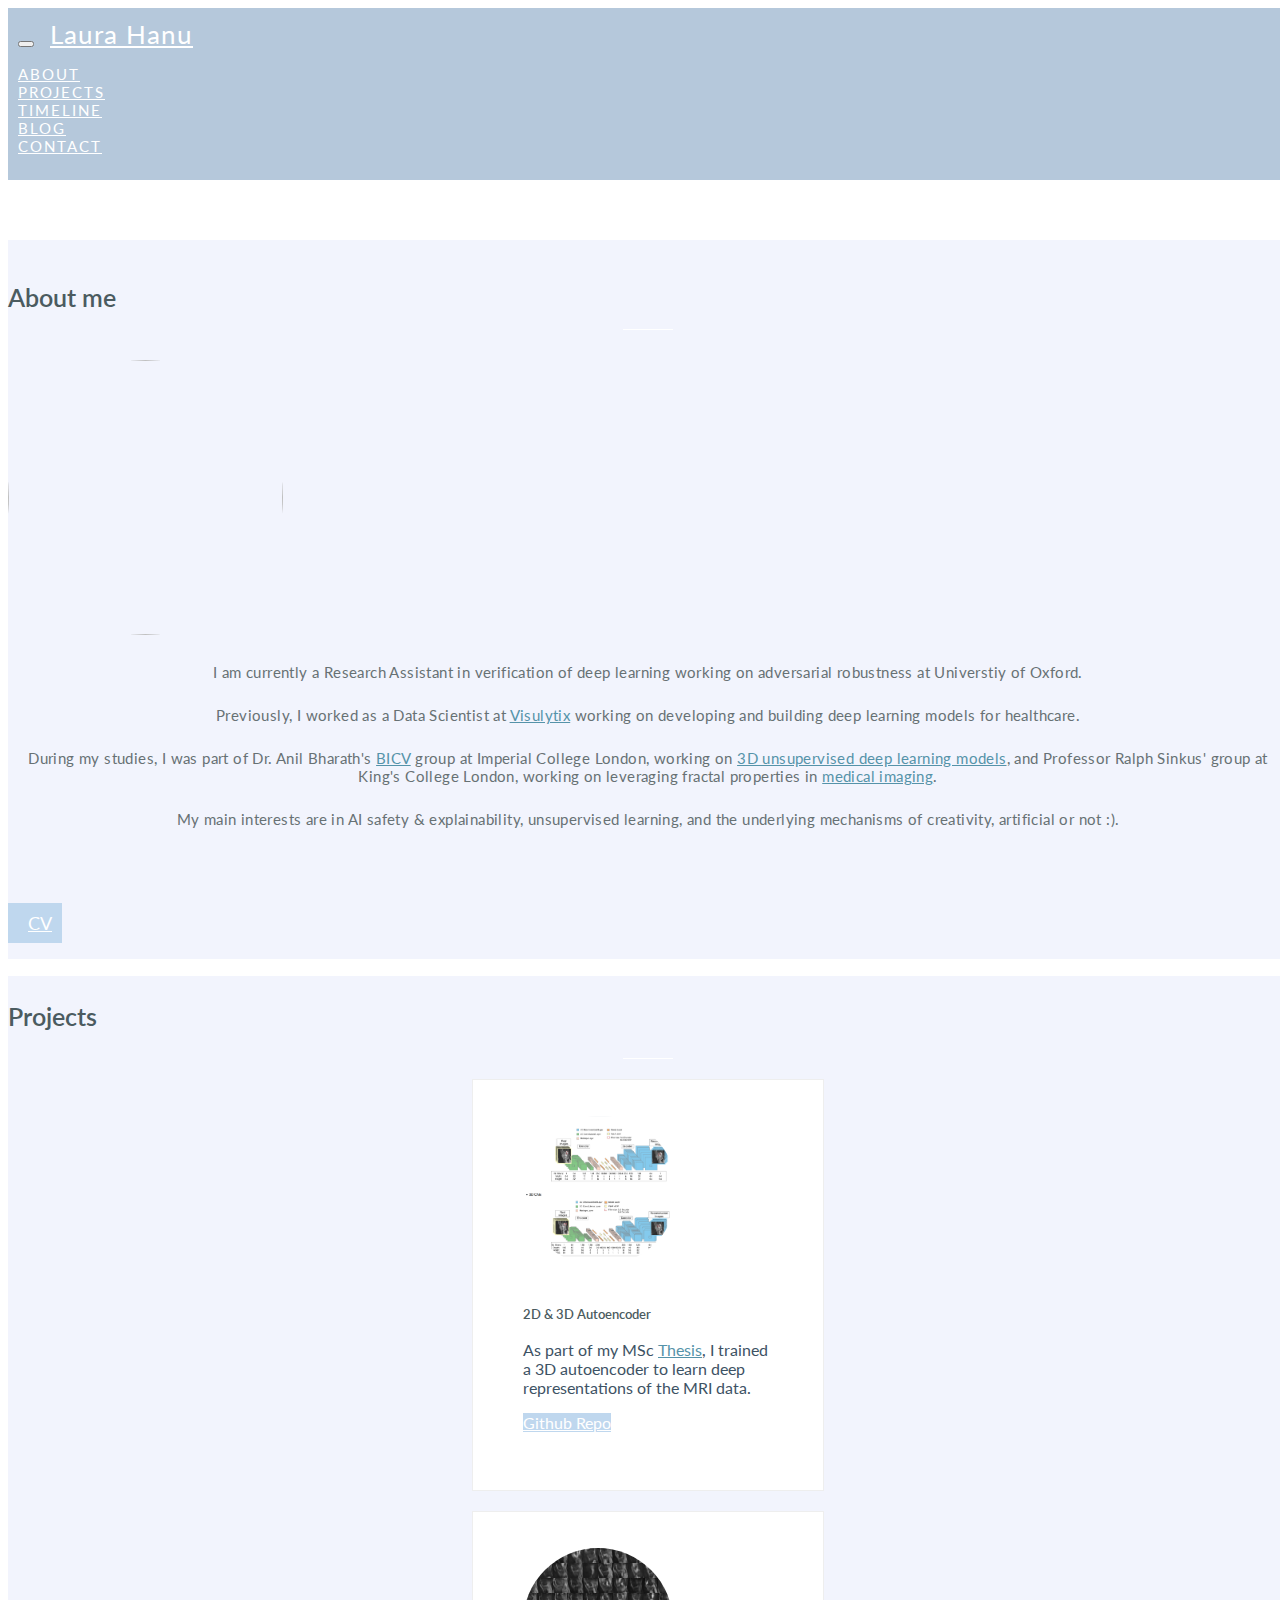
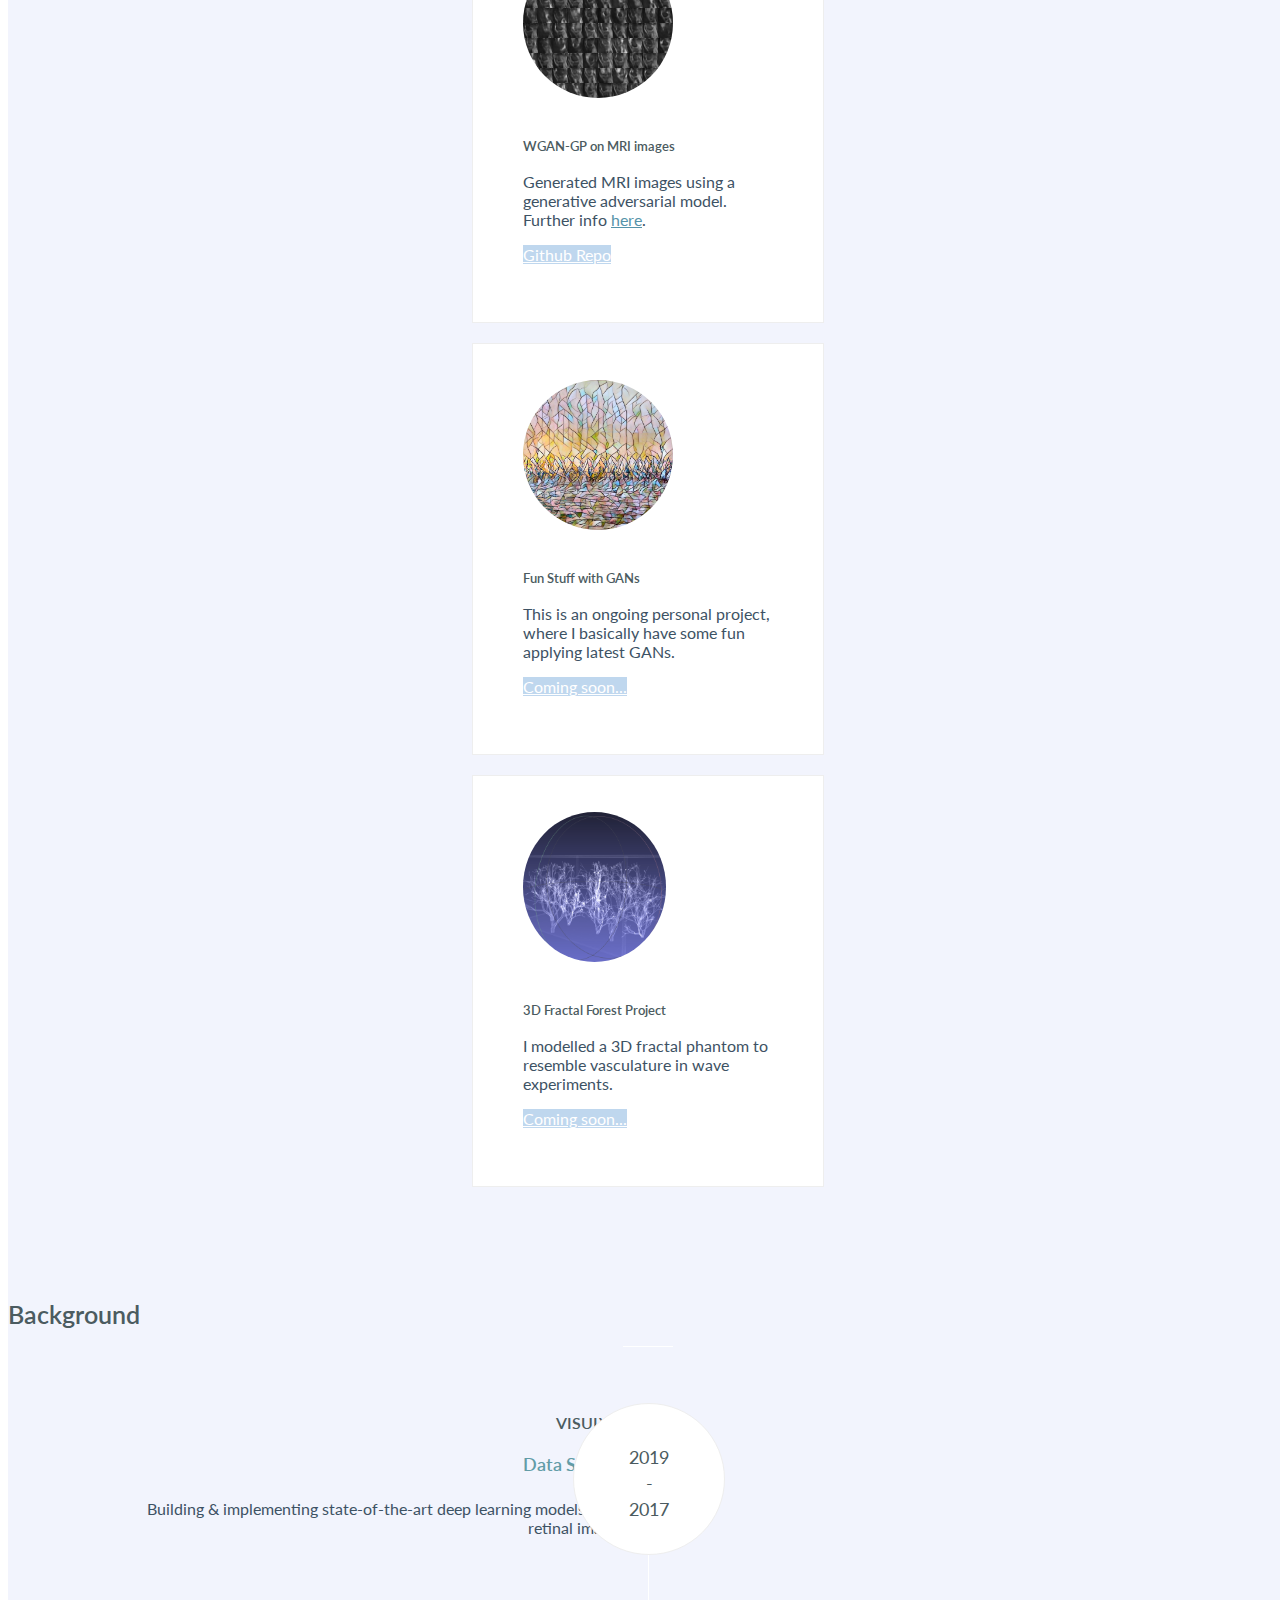
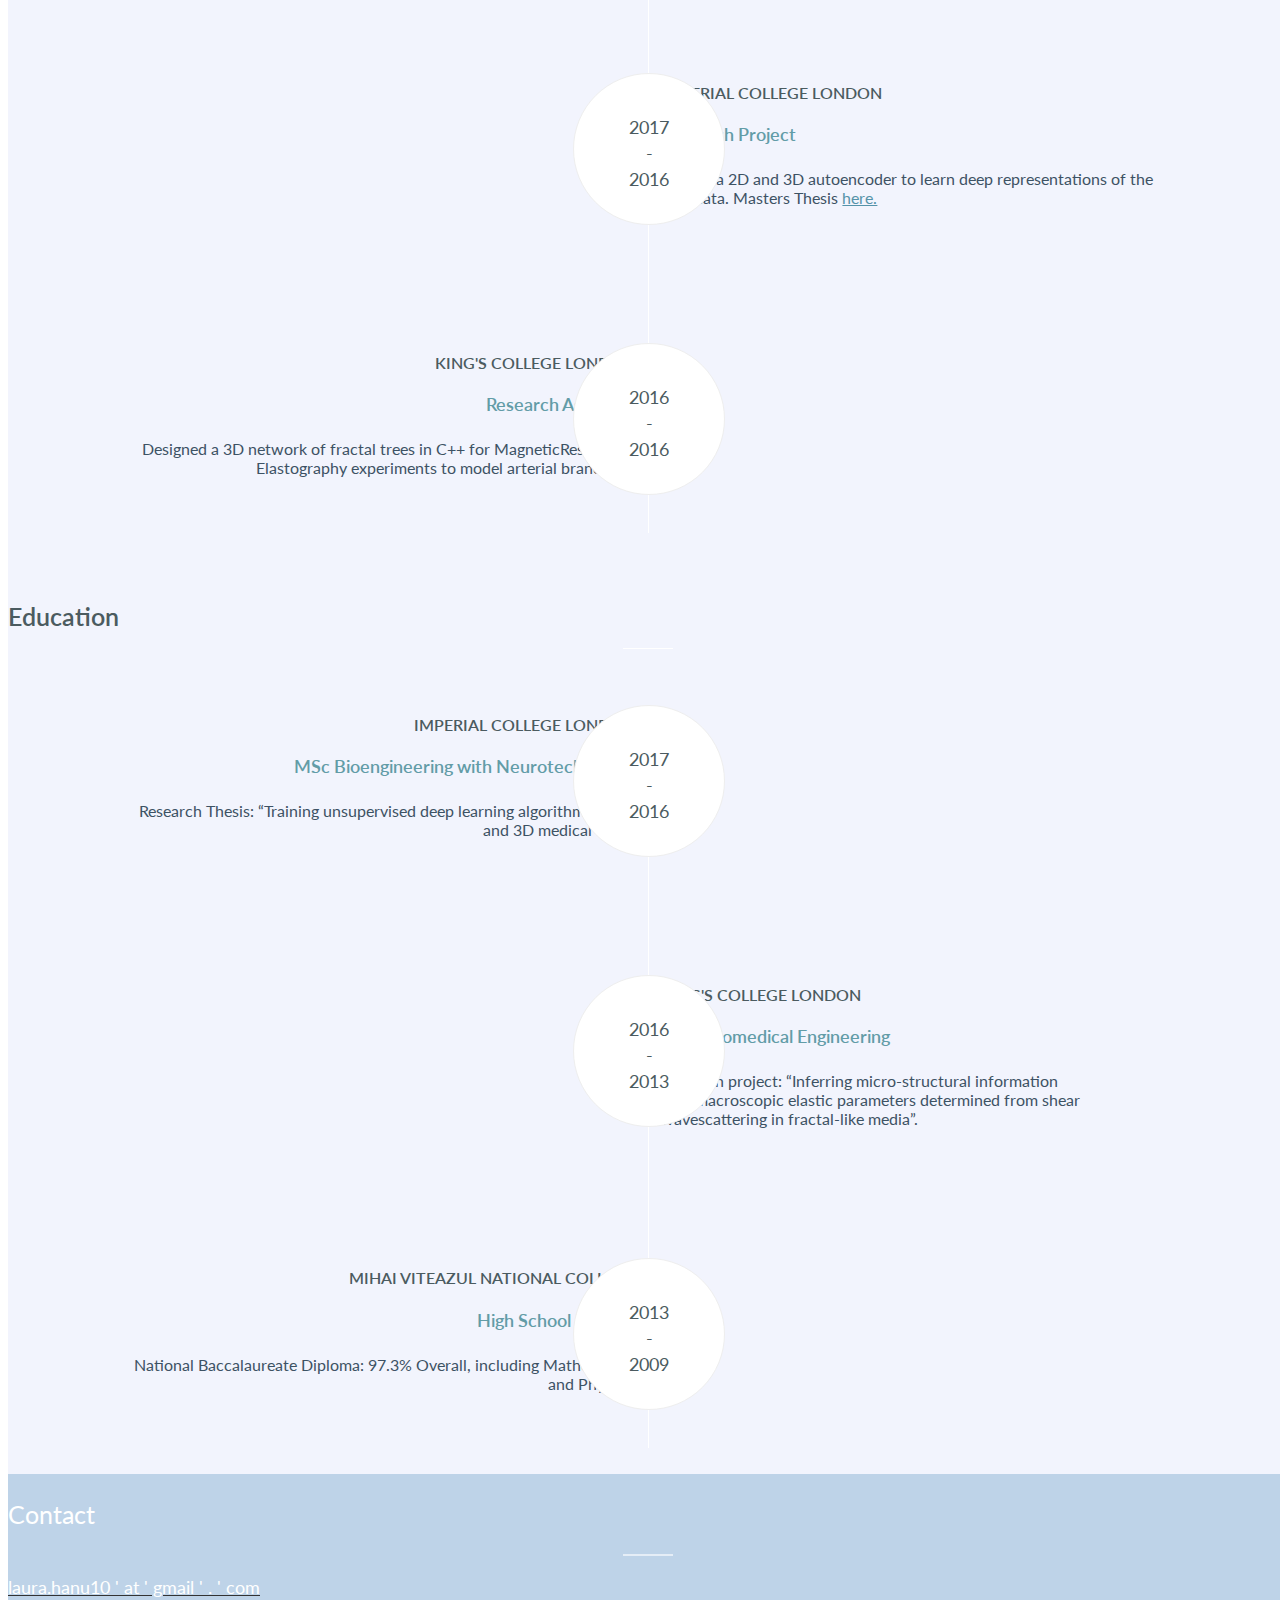
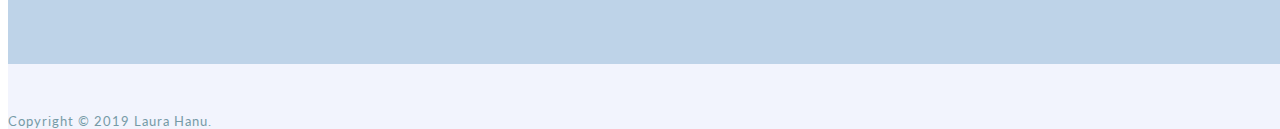
==== index.html @ 32559f4e "update info" ====
<!DOCTYPE html>
<html lang="en">

<head>
  <meta charset="utf-8">
  <meta name="viewport" content="width=device-width, initial-scale=1">
  <title>Laura Hanu - Data scientist & AI enthusiast</title>
  <link rel="icon" href="img/favicon.jpeg">
  <meta name="description" content="Personal page & blog">
  <meta name="author" content="Laura Hanu">

  <!-- Bootstrap -->
  <link rel="stylesheet" type="text/css" href="css/bootstrap.css">
  <link rel="stylesheet" type="text/css" href="fonts/font-awesome/css/font-awesome.css">

  <script async defer src="https://buttons.github.io/buttons.js"></script>
  <!-- Stylesheet
    ================================================== -->
  <link rel="stylesheet" type="text/css" href="css/style.css">
  <link rel="stylesheet" type="text/css" href="css/prettyPhoto.css">
  <link href='https://fonts.googleapis.com/css?family=Lato:400,700,900,300' rel='stylesheet' type='text/css'>

</head>

<body id="page-top" data-spy="scroll" data-target=".navbar-fixed-top">
  <!-- Global site tag (gtag.js) - Google Analytics -->
  <script async src="https://www.googletagmanager.com/gtag/js?id=UA-145437255-1"></script>
  <script>
    window.dataLayer = window.dataLayer || [];

    function gtag() {
      dataLayer.push(arguments);
    }
    gtag('js', new Date());

    gtag('config', 'UA-145437255-1');
  </script>
  <!-- Navigation -->
  <div id="nav">
    <nav class="navbar navbar-custom">
      <div class="container">
        <div class="navbar-header">
          <button type="button" class="navbar-toggle" data-toggle="collapse" data-target=".navbar-main-collapse"> <i class="fa fa-bars"></i> </button>
          <a class="navbar-brand page-scroll" href="#page-top">Laura Hanu</a> </div>
        <div class="collapse navbar-collapse navbar-right navbar-main-collapse">
          <ul class="nav navbar-nav">
            <li class="hidden"> <a href="#page-top"></a> </li>
            <li> <a class="page-scroll" href="#about">About</a> </li>
            <li> <a class="page-scroll" href="#portfolio">Projects</a> </li>
            <li> <a class="page-scroll" href="#resume">Timeline</a> </li>
            <li> <a class="page-scroll" href="https://laurahanu.github.io/blog/">Blog</a> </li>
            <li> <a class="page-scroll" href="#contact">Contact</a> </li>
          </ul>
        </div>
      </div>
    </nav>
  </div>

  <!-- About Section -->
  <div id="about">
    <div class="container">
      <div class="section-title text-center center col-md-8 col-md-offset-2">
        <h1>About me</h1>
        <hr>
      </div>
      <div class="row">
        <div class="col-md-8 col-md-offset-2 text-center "><img src="img/about.jpg" class="img-responsive"></div>
        <div class="col-md-8 col-md-offset-2">
          <div class="about-text">

            <p style="text-align: center">I am currently a Research Assistant in verification of deep learning working on adversarial robustness at Universtiy of Oxford. </><p>
            <p style="text-align: center"> Previously, I worked as a Data Scientist at <a style="color:#5593a9" href="https://visulytix.com">Visulytix</a> working on developing and building deep learning models for healthcare. </p>
              <p style="text-align: center">  During my studies, I was part of Dr. Anil Bharath's <a style="color:#5593a9" href="http://www.bicv.org/home/more-about-bicv/">BICV</a> group at Imperial College London, working on  <a style="color:#5593a9" href="./static/MastersDissertation.pdf" ><i></i>3D unsupervised deep learning models</a>, and Professor Ralph Sinkus' group at King's College London, working on leveraging fractal properties in <a style="color:#5593a9" href="https://journals.aps.org/prl/abstract/10.1103/PhysRevLett.115.094301">medical imaging</a>.</p>
<!--             <p style="text-align: center">Some of my research interests include AI safety & explainability, neurotechnology and the underlying mechanisms of imagination and creativity, artificial or not :).</p> -->
            <!-- <p style="text-align: center">In my spare time I also like to read (some <a style="color:#5593a9" href="https://laurahanu.github.io/blog/recommended-fiction-books/2019-08-16-favourite-fiction-books/">fiction</a> and <a style="color:#5593a9" href="https://laurahanu.github.io/blog/AI-Safety-recommended-books/2019-08-19-recommended-nonfiction-books/">non-fiction</a> favourites here) and try be creative (e.g. drawing, puzzles, writing).</p> -->
            <p style="text-align: center">  My main interests are in AI safety & explainability, unsupervised learning, and the  underlying mechanisms of creativity, artificial or not :).</p>

          </div>
          <div class="social col-md-8 col-md-offset-2 text-center">
            <ul>
              <li><a href="https://twitter.com/HanuLaura"><i class="fa fa-twitter" ></i></a></li>
              <li><a href="https://github.com/laurahanu"><i class="fa fa-github" ></i></a></li>
              <li><a href="https://www.linkedin.com/in/laura-hanu-a0941691/"><i class="fa fa-linkedin" ></i></a></li>
            </ul>
          </div>
          <p class="col-md-8 col-md-offset-2 text-center">
            <a href="./static/CV.pdf" class="btn btn-primary"><i class="fa fa-download"></i> CV </a></p>
        </div>
      </div>
    </div>
  </div>



  <!-- Projects Section -->
  <div id="portfolio">
    <div class="container">
      <h1 class="section-title  text-center center">Projects</h1>
      <hr>
      <div class="row">
        <div class="col-sm-6 col-md-3 col-lg-3 web">
          <div class="portfolio-item">
            <div class="card-body text-center">
              <a href="img/portfolio/autoenc.png" title="Project description" rel="prettyPhoto">
                <!--  rel="prettyPhoto" -->
                <p><img src="img/portfolio/autoenc.png" class="img-responsive img-circle" alt="Project Title"></p>
              </a>
              <h4 class="card-title">2D & 3D Autoencoder</h4>
              <p class="card-text">As part of my MSc <a style="color:#5593a9" href="./static/MastersDissertation.pdf" ><i></i>Thesis</a>, I trained a 3D autoencoder to learn deep representations of the MRI data.</p>
              <a href="https://github.com/laurahanu/2D-and-3D-Deep-Autoencoder" class="btn btn-linkedin btn-sm">Github Repo<i></i></a>
            </div>
          </div>
        </div>
        <div class="col-sm-6 col-md-3 col-lg-3 web">
          <div class="portfolio-item">
            <div class="card-body text-center">
              <a href="img/portfolio/gen.png" title="Project description" rel="prettyPhoto">
                <!--  rel="prettyPhoto" -->
                <p><img src="img/portfolio/gen.png" class="img-responsive img-circle" alt="Project Title"></p>
              </a>
              <h4 class="card-title">WGAN-GP on MRI images</h4>
              <p class="card-text">Generated MRI images using a generative adversarial model. Further info <a style="color:#5593a9" href="./static/MastersDissertation.pdf" ><i></i>here</a>.</p>
              <a href="https://github.com/laurahanu/Improved-Wasserstein-GAN-application-on-MRI-images" class="btn btn-linkedin btn-sm">Github Repo<i></i></a>
            </div>
          </div>
        </div>
        <div class="col-sm-6 col-md-3 col-lg-3 web">
          <div class="portfolio-item">
            <div class="card-body text-center">
              <a href="img/portfolio/gaugan.png" title="Project description" rel="prettyPhoto">
                <!--  rel="prettyPhoto" -->
                <p><img src="img/portfolio/gaugan.png" class="img-responsive img-circle" alt="Project Title"></p>
              </a>
              <h4 class="card-title">Fun Stuff with GANs</h4>
              <p class="card-text">This is an ongoing personal project, where I basically have some fun applying latest GANs.</p>
              <a href="#" class="btn btn-linkedin btn-sm">Coming soon...<i></i></a>
            </div>
          </div>
        </div>
        <div class="col-sm-6 col-md-3 col-lg-3 web">
          <div class="portfolio-item">
            <div class="card-body text-center">
              <a href="img/portfolio/fractal.png" title="Project description" rel="prettyPhoto">
                <!--  rel="prettyPhoto" -->
                <p><img src="img/portfolio/fractal-small.png" class="img-responsive img-circle" alt="Project Title"></p>
              </a>
              <h4 class="card-title">3D Fractal Forest Project</h4>
              <p class="card-text">I modelled a 3D fractal phantom to resemble vasculature in wave experiments.</p>
              <a href="#" class="btn btn-linkedin btn-sm">Coming soon...<i></i></a>
            </div>
          </div>
        </div>
      </div>
    </div>
  </div>

  <!-- Resume Section -->
  <div id="resume">
    <div class="container">
      <div class="section-title text-center center">
        <h1>Background</h1>
        <hr>
      </div>
      <div class="row">
        <div class="col-md-12">
          <ul class="timeline">
            <!-- Experience Section-->
            <li>
              <div class="timeline-image">
                <h4> 2019 <br>
                  - <br>
                  2017 </h4>
              </div>
              <div class="timeline-panel">
                <div class="timeline-heading">
                  <h4>Visulytix</h4>
                  <h4 class="subheading">Data Scientist</h4>
                </div>
                <div class="timeline-body">
                  <p>Building & implementing state-of-the-art deep learning models for 3D retinal imagery.</p>
                </div>
              </div>
            </li>
            <li class="timeline-inverted">
              <div class="timeline-image">
                <h4>2017 <br>
                  - <br>
                  2016 </h4>
              </div>
              <div class="timeline-panel">
                <div class="timeline-heading">
                  <h4>Imperial College London</h4>
                  <h4 class="subheading">Research Project</h4>
                </div>
                <div class="timeline-body">
                  <p>Trained a 2D and 3D autoencoder to learn deep representations of the MRI data. Masters Thesis <a style="color:#5593a9" href="./static/MastersDissertation.pdf" ><i></i> here. </a></p></p>
                </div>
              </div>
            </li>
            <li>
              <div class="timeline-image">
                <h4>2016 <br>
                  - <br>
                  2016 </h4>
              </div>
              <div class="timeline-panel">
                <div class="timeline-heading">
                  <h4>King's College London</h4>
                  <h4 class="subheading">Research Assistant</h4>
                </div>
                <div class="timeline-body">
                  <p class="text-muted">Designed a 3D network of fractal trees in C++ for MagneticResonance Elastography experiments to model arterial branching.</p>
                </div>
              </div>
            </li>
          </ul>
        </div>
      </div>
    </div>
    <div>
      <div class="container">
        <div class="section-title text-center center">
          <h1>Education</h1>
          <hr>
        </div>
      </div>
      <div class="container">
        <div class="col-lg-12">
          <ul class="timeline">
            <!-- Education Section-->
            <li>
              <div class="timeline-image">
                <h4>2017 <br>
                  - <br>
                  2016 </h4>
              </div>
              <div class="timeline-panel">
                <div class="timeline-heading">
                  <h4>Imperial College London</h4>
                  <h4 class="subheading">MSc Bioengineering with Neurotechnology</h4>
                </div>
                <div class="timeline-body">
                  <p>Research Thesis: “Training unsupervised deep learning algorithmson 2D and 3D medical data”.</p>
                </div>
              </div>
            </li>
            <li class="timeline-inverted">
              <div class="timeline-image">
                <h4>2016 <br>
                  - <br>
                  2013 </h4>
              </div>
              <div class="timeline-panel">
                <div class="timeline-heading">
                  <h4>King's College London</h4>
                  <h4 class="subheading">BEng Biomedical Engineering</h4>
                </div>
                <div class="timeline-body">
                  <p>Research project: “Inferring micro-structural information frommacroscopic elastic parameters determined from shear wavescattering in fractal-like media”.</p>
                </div>
              </div>
            </li>
            <li>
              <div class="timeline-image">
                <h4> 2013 <br>
                  - <br>
                  2009 </h4>
              </div>
              <div class="timeline-panel">
                <div class="timeline-heading">
                  <h4>Mihai Viteazul National College</h4>
                  <h4 class="subheading">High School Degree</h4>
                </div>
                <div class="timeline-body">
                  <p class="text-muted"> National Baccalaureate Diploma: 97.3% Overall, including Mathematics and Physics.</p>
                </div>
              </div>
            </li>
          </ul>
        </div>
      </div>
    </div>

    <!-- Contact Section -->
    <div id="contact" class="text-center">
      <div class="container">
        <div class="section-title">
          <h2>Contact</h2>
          <hr>
          <div class="col-md-8 col-md-offset-2">
            <a href="mailto:laura.hanu10@gmail.com">
              <h3> laura.hanu10 ' at ' gmail ' . ' com </h3>
            </a>
            <div class="social">
              <ul>
                <li><a href="https://twitter.com/HanuLaura"><i class="fa fa-twitter"></i></a></li>
                <li><a href="https://github.com/laurahanu"><i class="fa fa-github"></i></a></li>
                <li><a href="https://www.linkedin.com/in/laura-hanu-a0941691/"><i class="fa fa-linkedin"></i></a></li>
              </ul>
            </div>
          </div>
        </div>
      </div>
    </div>

    <!-- Footer Section -->
    <div id="footer">
      <div class="container text-center">
        <div class="fnav">
          <p>Copyright &copy; 2019 Laura Hanu.</p>
        </div>
      </div>
    </div>

    <script type="text/javascript" src="js/jquery.1.11.1.js"></script>
    <script type="text/javascript" src="js/bootstrap.js"></script>
    <script type="text/javascript" src="js/SmoothScroll.js"></script>
    <script type="text/javascript" src="js/jquery.prettyPhoto.js"></script>
    <script type="text/javascript" src="js/jquery.isotope.js"></script>
    <script type="text/javascript" src="js/main.js"></script>
</body>

</html>
---- css/style.css ----
body, html {
	font-family: Lato;
	text-rendering: optimizeLegibility !important;
	-webkit-font-smoothing: antialiased !important;
	color: #3D5264;
	width: 100% !important;
	height: 100% !important;
}
h1 {
	font-weight: 600;
	font-size: 25px;
	color: #4b5b60;

}
h1 strong {
	font-weight: 900;
	color: #4b5b60;
	font-size: 25px;
}
h2 {
	line-height: 20px;
	margin: 0;
	color: #4b5b60;
	font-weight: 400;
	margin-bottom: 30px;
	font-size: 25px;
}
h3, h4 {
	color: #4b5b60;
	font-size: 13px;
	font-weight: 600;
}
h5 {
	text-transform: uppercase;
	font-weight: 500;
	line-height: 20px;
}
p.intro {
	font-size: 16px;
	margin: 12px 0 0;
	line-height: 25px;
	font-family: Lato;
}
a {
	color: #333;
}
a:hover, a:focus {
	text-decoration: none;
	color: #4b5b60;
}
ul, ol {
	list-style: none;
}
.clearfix:after {
	visibility: hidden;
	display: block;
	font-size: 0;
	content: " ";
	clear: both;
	height: 0;
}
.clearfix {
	display: inline-block;
}
* html .clearfix {
	height: 1%;
}
.clearfix {
	display: block;
}
ul, ol {
	padding: 0;
	webkit-padding: 0;
	moz-padding: 0;
}
hr {
	height: 1.5px;
	width: 50px;
	text-align: center;
	position: relative;
	background: #fff;
	margin: 0 auto;
	margin-bottom: 20px;
	border: 0;
}
/* Navigation */
#nav {
	z-index: 9999;
}
#nav.affix {
	position: fixed;
	top: 0;
	width: 100%
}
.navbar-custom {
	margin-bottom: 0;
	background-color:  #a4bac3;
	background-color: #B5C8DB;
	/* background-image: linear-gradient(to top, #B5C8DB,  #eee); */

	border-radius: 0px;
	padding: 10px 10px;
	font-size: 15px;
	color: #fff;
	font-weight: 400;
}
.navbar-custom .navbar-brand {
	font-weight: 400;
	padding: 12px 12px;
	font-size: 26px;
	font-style: bold;
	letter-spacing: 1px;
	color: #fff;
}
.navbar-custom .navbar-brand:focus {
	outline: 0;

}
.navbar-custom .navbar-brand .navbar-toggle {
	padding: 8px 8px;
	font-size: 19px;
	color: #f4f5f6;
}
.navbar-custom .navbar-brand .navbar-toggle:focus, .navbar-custom .navbar-brand .navbar-toggle:active {
	outline: 0;

}
.navbar-custom a {
	color: #fff;
}
.navbar-custom .nav li a {
	text-transform: uppercase;
	letter-spacing: 2px;
	-webkit-transition: background .3s ease-in-out;
	-moz-transition: background .3s ease-in-out;
	transition: background .3s ease-in-out;
}
.navbar-custom .nav li a:hover {
	outline: 0;
	color: #fff;
	font-weight: 600;
	text-decoration: underline;
	background-color: transparent;
}
.navbar-custom .nav li a:focus, .navbar-custom .nav li a:active {
	outline: 0;
	background-color: transparent;
	color: #fff;
	font-weight: 600;
}
.navbar-custom .nav li.active {
	outline: 0;

}
.navbar-custom .nav li.active a {
	background-color: rgba(255,255,255,.8);

}
.navbar-custom .nav li.active a:hover {
	color: #fff;

}
.btn-default {
	color: #fff;
	background-color: transparent;
	border-color: #fff;
	padding: 0px 0px;
	margin: 0;
	font-size: 0px;
	border-radius: 0;
}
.btn-linkedin {
	  background: #BFD7EE;
	  border-radius: 1;
	  color: #fff;
	  border-width: 0px;
	  border-style: solid;
	  border-color: #fff;
	}
	.btn-linkedin:link, .btn-linkedin:visited {
	  color: #fff;
	}
	.btn-linkedin:active, .btn-linkedin:hover {
	  background-color: #D1E4F7;
	  color: #fff;
}
.btn-default:hover, .btn-default:focus, .btn-default.focus, .btn-default:active, .btn-default.active {
	color: #fff;
	background-color: #D1E4F7;
	border-color: #D1E4F7;
}
.btn-primary {
	color: #fff;
	background-color: #BFD7EE;
	padding: 9px 10px;
	border-color: #f2f4fd;
	border-radius: 4;
	font-size: 18px;
	font-weight: 400;
	margin-bottom: 20px;
}
.btn-primary:hover, .btn-primary:focus, .btn-primary.focus, .btn-primary:active, .btn-primary.active {
	color: #fff;
	background-color: #D1E4F7;
	border-color: #D1E4F7;
}
.btn-primary i.fa {
	margin-right: 10px;
}
/* Home Section */
.intro {
	display: table;
	width: 100%;
	height: auto;
	padding: 100px 0;
	text-align: center;
	color: #fff;
	background: url(../img/intro-bg-pref.jpg) no-repeat center top;
	background-color: #7bc3d1;
	-webkit-background-size: 200;
	-moz-background-size: 200;
	background-size: 200;
	-o-background-size: 200;
}
.section-title.center {
	padding: 25px 0 10px 0;
}
/* About Section */
#about {
	margin-top: 60px;
	padding-bottom: 20px;
	background: #3D5264;
	background-color: #f2f4fd ;
	/* background-image: linear-gradient(to bottom, #fbfbfe ,#f6f8fe); */
	color: #677174;
	/* background-image: linear-gradient(to right top, #dfc7d6, #dbc6d9, #d5c6dd, #cfc7e0, #c7c7e2, #c2cae5, #bdcde6, #b9d0e7, #b9d6e9, #badbe9, #bde0e9, #c1e5e9); */

}
#about .about-text {
	margin-left: 0px;
	font-size: 15px;
	margin-bottom: 20px;
	/* margin-top: 20px; */
	font-weight: 400;
	letter-spacing: 0.4px;

	/* padding-top: 10px; */
}
#about img {
	border-radius: 100%;
	margin-top: 0px;
	margin-right: 0px;
	margin-bottom: 0px;
	width: 275px;
	height: 275px;
	display: inline-block;

}
#about p {
	margin-top: 25px;
	margin-bottom: 5px;
}
#about .social {
	margin-top: 0px;
	margin-bottom: 0px;
}
#about .social ul li {
	display: inline-block;
	margin: 0 15px;

}
#about .social i.fa {
	font-size: 32px;
	padding: 4px 5px;
	color: #BED3E8;
	transition: all 0.5s;
}

#about .social i.fa:hover {
	color: #D1E4F7;
}

/* Blog Section */
#blog {
	margin-top: 360px;
	padding-bottom: 20px;
	background: #f6f8fe;
	width: 100%;
}

.blog-item {
	background: #fff;
	max-width:  700px;
	max-height: 400px;
	height: auto;
	padding-top: 10px;
	padding-bottom: 20px;
	padding-left: 10px;
	border: 1px solid #eee;
  	margin: 0rem auto;
  	float: none;
	-webkit-transition: all 0.5s ease-out;
	-moz-transition: all 0.5s ease-out;
	-ms-transition: all 0.5s ease-out;
	-o-transition: all 0.5s ease-out;
	transition: all 0.5s ease-out;

}
.blog-item:hover {
	-webkit-transform: scale(1.05);
	-moz-transform: scale(1.05);
	-ms-transform: scale(1.05);
	-o-transform: scale(1.05);
	transform: scale(1.05);
	position: relative;
}
.blog-img {
	width:  100px;
	height: auto;
	margin-top: 10px;
	border: 1px solid #eee;
}
/* Portfolio Section */
#portfolio {
	padding-bottom: 60px;
	background-color: #f2f4fd;
	/* background-image: linear-gradient(to right top, #dacde5, #d5cce5, #cfcbe5, #cacae5, #c4c9e4, #c0cbe6, #bccee7, #b9d0e7, #b9d6e9, #badbe9, #bde0e9, #c1e5e9); */

	/* background-image: linear-gradient(to bottom, #fff ,#f2f4fd); */
/* background-image: linear-gradient(to right top, #dacde5, #d5cce5, #cfcbe5, #cacae5, #c4c9e4, #c0cbe6, #bccee7, #b9d0e7, #b9d6e9, #badbe9, #bde0e9, #c1e5e9); */
}
ul.cat li {
	display: inline-block;
}
ol.type li {
	display: inline-block;
	margin-left: 0px;
}
ol.type li a {
	background: #f2f4fd;
	color: #fff;
	padding: 14px 14px;
}
ol.type li a.active {
	background: #91adad;
	color: #fff;
}
ol.type li a:hover {
	background: #91adad;
	color: #fff;
}
.isotope-item {
	z-index: 2

}
.isotope-hidden.isotope-item {
	z-index: 1
}
.isotope, .isotope .isotope-item {
	/* change duration value to whatever you like */
	-webkit-transition-duration: 0.3s;
	-moz-transition-duration: 0.3s;
	transition-duration: 0.3s;
}
.isotope-item {
	margin-right: 0px;
	-webkit-backface-visibility: hidden;
	backface-visibility: hidden;

}
.isotope {
	-webkit-backface-visibility: hidden;
	backface-visibility: hidden;
	-webkit-transition-property: height, width;
	-moz-transition-property: height, width;
	transition-property: height, width;

}
.isotope .isotope-item {
	-webkit-backface-visibility: hidden;
	backface-visibility: hidden;
	-webkit-transition-property: -webkit-transform, opacity;
	-moz-transition-property: -moz-transform, opacity;
	transition-property: transform, opacity;

}
.portfolio-item {
	background: #fff;
	max-width:  250px;
	max-height: 400px;
	height: 370px;
	padding: 20px 50px;
	border: 1px solid #eee;
	-webkit-transition: all 0.5s ease-out;
	-moz-transition: all 0.5s ease-out;
	-ms-transition: all 0.5s ease-out;
	-o-transition: all 0.5s ease-out;
	transition: all 0.5s ease-out;
  	margin: 0rem auto;
	margin-bottom: 10px;
	margin-top: 20px;
  	float: none;
}
.portfolio-item:hover {
	-webkit-transform: scale(1.05);
	-moz-transform: scale(1.05);
	-ms-transform: scale(1.05);
	-o-transform: scale(1.05);
	transform: scale(1.05);
	position: relative;
}
.portfolio-item .hover-bg {
	opacity: 1;
	height: 150px;
	width: 150px;
	border-radius: 50%;
	overflow: hidden;
	margin-bottom: 10px;
	position: relative;

}

.hover-bg .hover-text {
	position: absolute;
	text-align: center;
	margin: 0 auto;
	color: #ffffff;
	background: rgba(0, 0, 0, 0.66);
	padding: 33% 0 0 0;
	height: 100%;
	width: 100%;
	opacity: 0;
	transition: all 0.5s;
}
.hover-bg .hover-text>h4 {
	opacity: 0;
	color: #fff;
	font-weight: 400;
	-webkit-transform: translateY(100%);
	transform: translateY(100%);
	transition: all 0.3s;
}
.hover-bg:hover .hover-text>h4 {
	opacity: 1;
	-webkit-backface-visibility: hidden;
	-webkit-transform: translateY(0);
	transform: translateY(0);
}
.hover-bg .hover-text>i {
	opacity: 0;
	-webkit-transform: translateY(0);
	transform: translateY(0);
	transition: all 0.3s;
}
.hover-bg:hover .hover-text>i {
	opacity: 1;
	-webkit-backface-visibility: hidden;
	transform: translateY(100%);
}
.hover-bg:hover .hover-text {
	opacity: 1;
}
#portfolio i.fa {
	font-size: 0px;
	padding: 0px;
	margin: auto;
	color: #f6f6f6;
}

.img-circle {
	border-radius: 50%;
	max-width:  100%;
	max-height: 150px;
	margin-bottom: 20px;
}
/* Resume Section */
#resume {
	background: #f2f4fd;

}
.timeline {
	position: relative;
	padding: 10px;
	list-style: none;
}
.timeline:before {
	content: "";
	position: absolute;
	top: 10px;
	bottom: 10px;
	left: 0px;
	width: 1px;
	margin-left: 0px;
	background-color: #fff;
}
.timeline>li {
	position: relative;
	margin-bottom:10px;
	min-height: 20px;
}
.timeline>li:before, .timeline>li:after {
	content: " ";
	display: table;
}
.timeline>li:after {
	clear: both;
}
.timeline>li .timeline-panel {
	float: right;
	position: relative;
	width: 100%;
	padding: 0 70px 0 70px;
	text-align: left;
}
.timeline>li .timeline-panel:before {
	right: auto;
	left: 0px;
	border-right-width: 0px;
	border-left-width: 0;
}
.timeline>li .timeline-panel:after {
	right: auto;
	left: -14px;
	border-right-width: 15px;
	border-left-width: 0;
}
.timeline>li .timeline-image {
	z-index: 100;
	position: absolute;
	left: 0;
	width: 0px;
	height: 0px;
	margin-left: 0;
	border: 1px solid #eee;
	border-radius: 100%;
	text-align: center;
	background: #fff;
}
.timeline>li .timeline-image h4 {
	margin-top: 10px;
	font-size: 14px;
	text-transform: uppercase;
}
.timeline>li.timeline-inverted>.timeline-panel {
	float: right;
	padding: 0 30px 0 70px;
	text-align: eft;
}
.timeline>li.timeline-inverted>.timeline-panel:before {
	right: auto;
	left: -15px;
	border-right-width: 15px;
	border-left-width: 0;
}
.timeline>li.timeline-inverted>.timeline-panel:after {
	right: auto;
	left: -14px;
	border-right-width: 14px;
	border-left-width: 0;
}
.timeline>li:last-child {
	margin-bottom: 20px;
}
.timeline .timeline-heading h4 {
	margin-top: 0;
	text-transform: uppercase;
	font-size: 16px;
}
.timeline .timeline-heading h2 {
	margin-top: 10px;
}
.timeline .timeline-heading h4.subheading {
	text-transform: none;
	color: #629ca7;
	font-size: 18px;
}
.timeline .timeline-body>p, .timeline .timeline-body>ul {
	margin-bottom: 10px;
}

/* Contact Section */
#contact {
	padding: 30px 0 0px 0;
	color: #fff;
	background: #BED3E8;
	/* background-image: linear-gradient(to right top, #eecde1, #e7cce5, #dfcce8, #bfd1ef, #b9d4ef, #b7d9ef, #b6ddee */
		);


}
#contact h2 {
	color: #fff;
}
#contact hr {
	background: rgba(255,255,255,0.6);
}
#contact h3 {
	padding-top: 0px;
	font-size: 18px;
	font-weight: 400;
	color: #fff;
}
#contact form {
	padding: 0px 0;
}
#contact i.fa {
	color: #fff;
	margin-bottom: 10px;
}
#contact .text-danger {
	color: #fff;
	text-align: left;
}
label {
	font-size: 12px;
	font-weight: 400;
	font-family: Lato;
	float: left;
}
#contact .form-control {
	display: block;
	width: 100%;
	padding: 0px 0px;
	font-size: 14px;
	line-height: 1.42857143;
	color: #fff;
	background-color: rgba(255,255,255,0.4);
	background-image: none;
	border: 0;
	border-radius: 2px;
	-webkit-box-shadow: none;
	box-shadow: none;
	-webkit-transition: none;
	-o-transition: none;
	transition: none;
}
#contact .form-control:focus {
	border-color: inherit;
	outline: 0;
	-webkit-box-shadow: transparent;
	box-shadow: transparent;
}
.form-control::-webkit-input-placeholder {
color: #fff;
}
.form-control:-moz-placeholder {
color: #fff;
}
.form-control::-moz-placeholder {
color: #fff;
}
.form-control:-ms-input-placeholder {
color: #fff;
}
#contact .social {
	margin-top: 34px;
}
#contact .social ul li {
	display: inline-block;
	margin: 0 10px;
}
#contact .social i.fa {
	font-size: 26px;
	padding: 4px 5px;
	color: #fff;
	transition: all 0.5s;
}
#contact .social i.fa:hover {
	color: #fff;
}

#contact .btn:hover, #contact .btn:focus {
	background-color: #fff;
	border: 1px solid #fff;
}
.btn:active, .btn.active {
	background-image: none;
	outline: 0;
	-webkit-box-shadow: none;
	box-shadow: none;
}
a:focus, .btn:focus, .btn:active:focus, .btn.active:focus, .btn.focus, .btn:active.focus, .btn.active.focus {
	outline: none;
	outline-offset: none;
}
/* Footer Section*/
#footer {
	background: #f2f4fd;
	color: #769ba7;
	padding-top: 20px;

}
#footer p {
	font-size: 13px;
	letter-spacing: 1px;
}
#footer a {
	color: #fff;
}
#footer a:hover {
	color: #fff;
}

/* Media Queries */
@media(min-width:768px) {
.intro {
	height: 100%;
	padding: 0;
	text-align: left;
	color: #fff;
}
.intro H1 {
	font-size: 60px;
	font-weight: 500;
	letter-spacing: -2px;
}
.intro .name {
	font-weight: 600;
}
.intro .intro-text {
	max-width: 75%;
}
.intro .intro-text p {
	font-family: Lato;
	font-size: 20px;
	margin-bottom: 40px;
	margin-top: 20px;
}
section {
	padding: 0px 0;
}
header .intro-text {
	padding-top: 300px;
	padding-bottom: 200px;
}
.timeline:before {
	left: 50%;
}
.timeline>li {
	margin-bottom: 100px;
	min-height: 100px;
}
.timeline>li .timeline-panel {
	float: left;
	width: 41%;
	padding: 0 20px 20px 30px;
	text-align: right;
}
.timeline>li .timeline-image {
	left: 50%;
	width: 100px;
	height: 100px;
	margin-left: -50px;
}
.timeline>li .timeline-image h4 {
	margin-top: 16px;
	line-height: 18px;
	font-weight: 400;
}
.timeline>li.timeline-inverted>.timeline-panel {
	float: right;
	padding: 0 30px 20px 20px;
	text-align: left;
}
}

@media(min-width:992px) {
#here-me h1 {
	margin: 10px 0 0px;
}
.timeline>li {
	min-height: 150px;
}
.timeline>li .timeline-panel {
	padding: 0 20px 20px;
}
.timeline>li .timeline-image {
	width: 150px;
	height: 150px;
	margin-left: -75px;
}
.timeline>li .timeline-image h4 {
	margin-top: 30px;
	font-size: 18px;
	line-height: 26px;
}
.timeline>li.timeline-inverted>.timeline-panel {
	padding: 0 20px 20px;
}
}

@media(min-width:1200px) {
.timeline>li {
	min-height: 170px;
}
.timeline>li .timeline-panel {
	padding: 10px 20px 20px 100px;
}
.timeline>li .timeline-image {
	width: 150px;
	height: 150px;
	margin-left: -75px;
}
.timeline>li .timeline-image h4 {
	margin-top: 40px;
	font-weight: 400;
}
.timeline>li.timeline-inverted>.timeline-panel {
	padding: 10px 100px 20px 20px;
}
}
---- css/prettyPhoto.css ----
div.pp_default .pp_top,div.pp_default .pp_top .pp_middle,div.pp_default .pp_top .pp_left,div.pp_default .pp_top .pp_right,div.pp_default .pp_bottom,div.pp_default .pp_bottom .pp_left,div.pp_default .pp_bottom .pp_middle,div.pp_default .pp_bottom .pp_right{height:13px}
div.pp_default .pp_top .pp_left{background:url(../img/prettyPhoto/default/sprite.png) -78px -93px no-repeat}
div.pp_default .pp_top .pp_middle{background:url(../img/prettyPhoto/default/sprite_x.png) top left repeat-x}
div.pp_default .pp_top .pp_right{background:url(../img/prettyPhoto/default/sprite.png) -112px -93px no-repeat}
div.pp_default .pp_content .ppt{color:#f8f8f8}
div.pp_default .pp_content_container .pp_left{background:url(../img/prettyPhoto/default/sprite_y.png) -7px 0 repeat-y;padding-left:13px}
div.pp_default .pp_content_container .pp_right{background:url(../img/prettyPhoto/default/sprite_y.png) top right repeat-y;padding-right:13px}
div.pp_default .pp_next:hover{background:url(../img/prettyPhoto/default/sprite_next.png) center right no-repeat;cursor:pointer}
div.pp_default .pp_previous:hover{background:url(../img/prettyPhoto/default/sprite_prev.png) center left no-repeat;cursor:pointer}
div.pp_default .pp_expand{background:url(../img/prettyPhoto/default/sprite.png) 0 -29px no-repeat;cursor:pointer;width:28px;height:28px}
div.pp_default .pp_expand:hover{background:url(../img/prettyPhoto/default/sprite.png) 0 -56px no-repeat;cursor:pointer}
div.pp_default .pp_contract{background:url(../img/prettyPhoto/default/sprite.png) 0 -84px no-repeat;cursor:pointer;width:28px;height:28px}
div.pp_default .pp_contract:hover{background:url(../img/prettyPhoto/default/sprite.png) 0 -113px no-repeat;cursor:pointer}
div.pp_default .pp_close{width:30px;height:30px;background:url(../img/prettyPhoto/default/sprite.png) 2px 1px no-repeat;cursor:pointer}
div.pp_default .pp_gallery ul li a{background:url(../img/prettyPhoto/default/default_thumb.png) center center #f8f8f8;border:1px solid #aaa}
div.pp_default .pp_social{margin-top:7px}
div.pp_default .pp_gallery a.pp_arrow_previous,div.pp_default .pp_gallery a.pp_arrow_next{position:static;left:auto}
div.pp_default .pp_nav .pp_play,div.pp_default .pp_nav .pp_pause{background:url(../img/prettyPhoto/default/sprite.png) -51px 1px no-repeat;height:30px;width:30px}
div.pp_default .pp_nav .pp_pause{background-position:-51px -29px}
div.pp_default a.pp_arrow_previous,div.pp_default a.pp_arrow_next{background:url(../img/prettyPhoto/default/sprite.png) -31px -3px no-repeat;height:20px;width:20px;margin:4px 0 0}
div.pp_default a.pp_arrow_next{left:52px;background-position:-82px -3px}
div.pp_default .pp_content_container .pp_details{margin-top:5px}
div.pp_default .pp_nav{clear:none;height:30px;width:110px;position:relative}
div.pp_default .pp_nav .currentTextHolder{font-family:Georgia;font-style:italic;color:#999;font-size:11px;left:75px;line-height:25px;position:absolute;top:2px;margin:0;padding:0 0 0 10px}
div.pp_default .pp_close:hover,div.pp_default .pp_nav .pp_play:hover,div.pp_default .pp_nav .pp_pause:hover,div.pp_default .pp_arrow_next:hover,div.pp_default .pp_arrow_previous:hover{opacity:0.7}
div.pp_default .pp_description{font-size:13px;font-weight:500;line-height:14px;margin:5px 50px 5px 0}
div.pp_default .pp_bottom .pp_left{background:url(../img/prettyPhoto/default/sprite.png) -78px -127px no-repeat}
div.pp_default .pp_bottom .pp_middle{background:url(../img/prettyPhoto/default/sprite_x.png) bottom left repeat-x}
div.pp_default .pp_bottom .pp_right{background:url(../img/prettyPhoto/default/sprite.png) -112px -127px no-repeat}
div.pp_default .pp_loaderIcon{background:url(../img/prettyPhoto/default/loader.gif) center center no-repeat}
div.pp_pic_holder a:focus{outline:none}
div.pp_overlay{background:#000;display:none;left:0;position:absolute;top:0;width:100%;z-index:9500}
div.pp_pic_holder{display:none;position:absolute;width:100px;z-index:10000}
a.pp_expand,a.pp_contract{cursor:pointer;display:none;height:20px;position:absolute;right:30px;text-indent:-10000px;top:10px;width:20px;z-index:20000}
a.pp_close{position:absolute;right:0;top:0;display:block;line-height:22px;text-indent:-10000px}
.pp_loaderIcon{display:block;height:24px;left:50%;position:absolute;top:50%;width:24px;margin:-12px 0 0 -12px}
#pp_full_res{line-height:1!important}
#pp_full_res .pp_inline{text-align:left}
#pp_full_res .pp_inline p{margin:0 0 15px}
div.ppt{color:#fff;display:none;font-size:17px;z-index:9999;margin:0 0 5px 15px}
div.pp_default .pp_content,div.light_rounded .pp_content{background-color:#fff}
div.pp_default #pp_full_res .pp_inline,div.light_rounded .pp_content .ppt,div.light_rounded #pp_full_res .pp_inline,div.light_square .pp_content .ppt,div.light_square 
div.light_rounded .pp_arrow_previous.disabled,div.dark_rounded .pp_arrow_previous.disabled,div.dark_square .pp_arrow_previous.disabled,div.light_square .pp_arrow_previous.disabled{background-position:0 -87px;cursor:default}
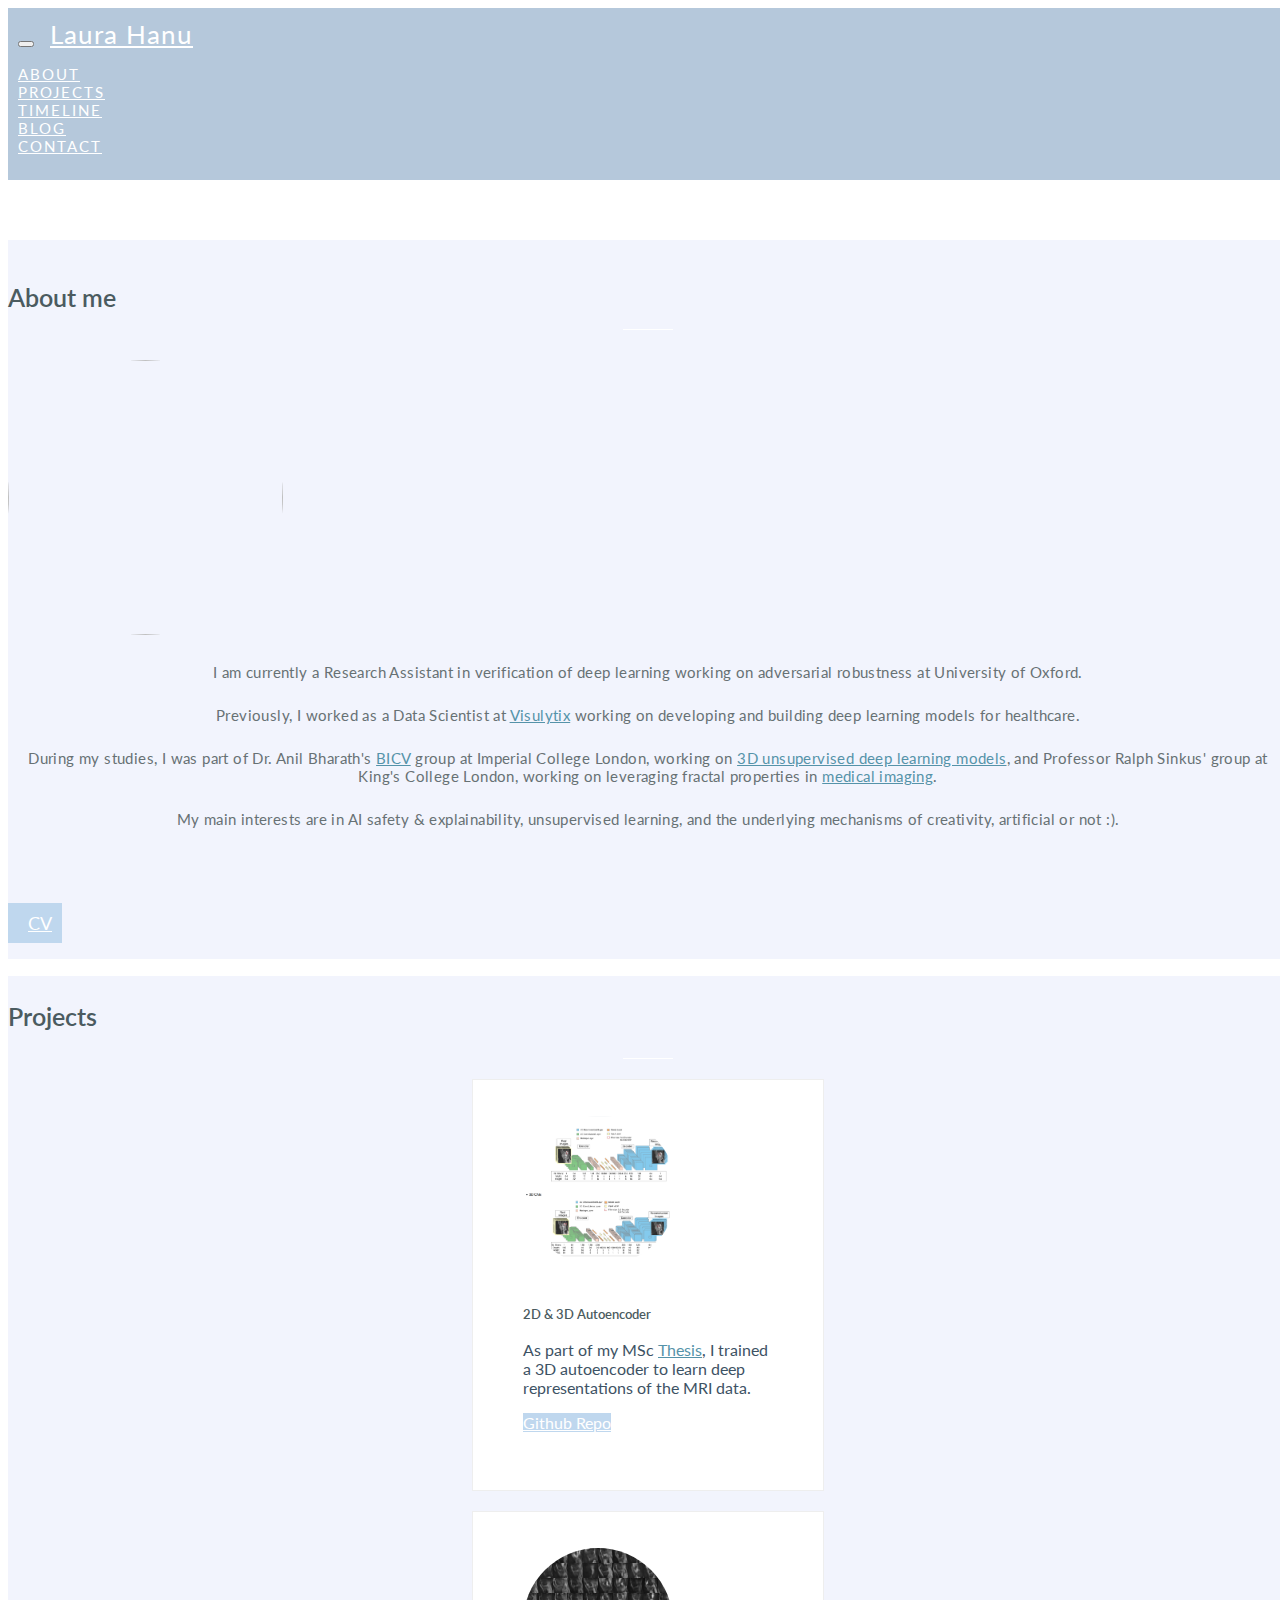
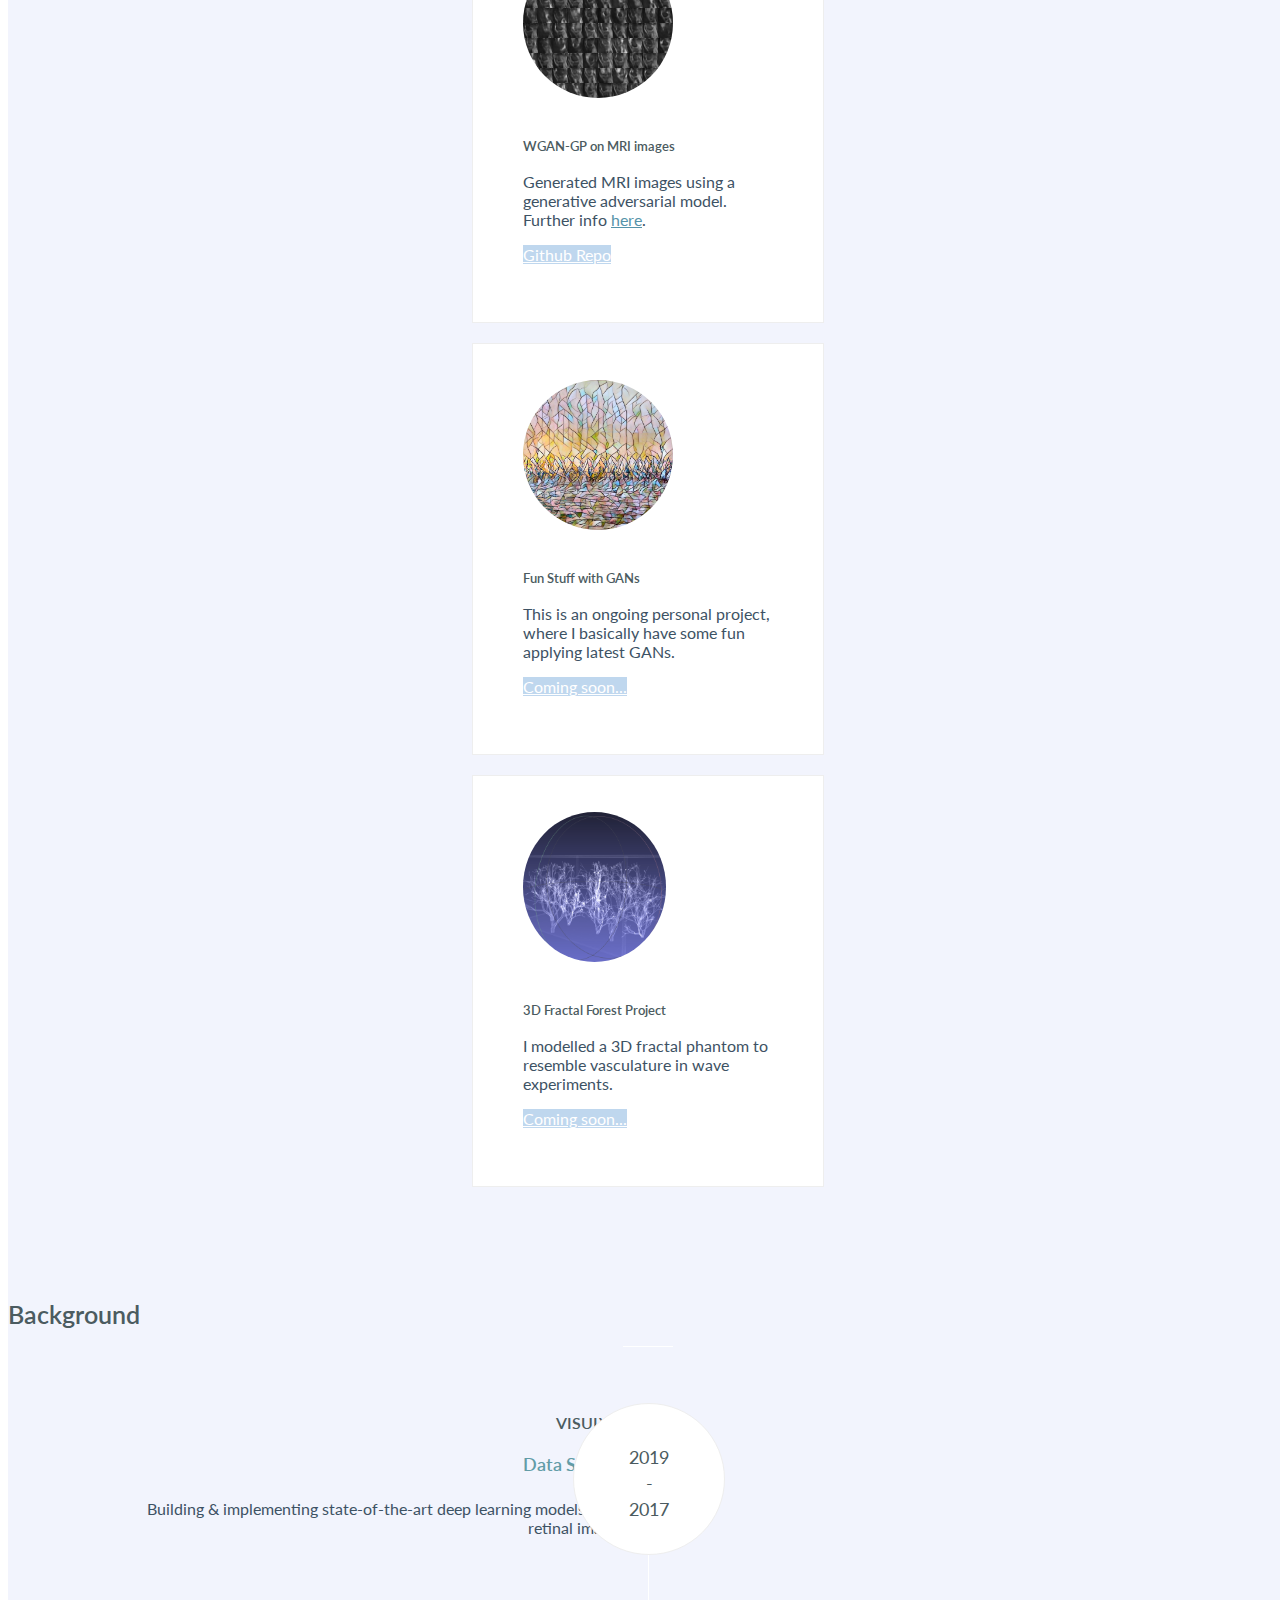
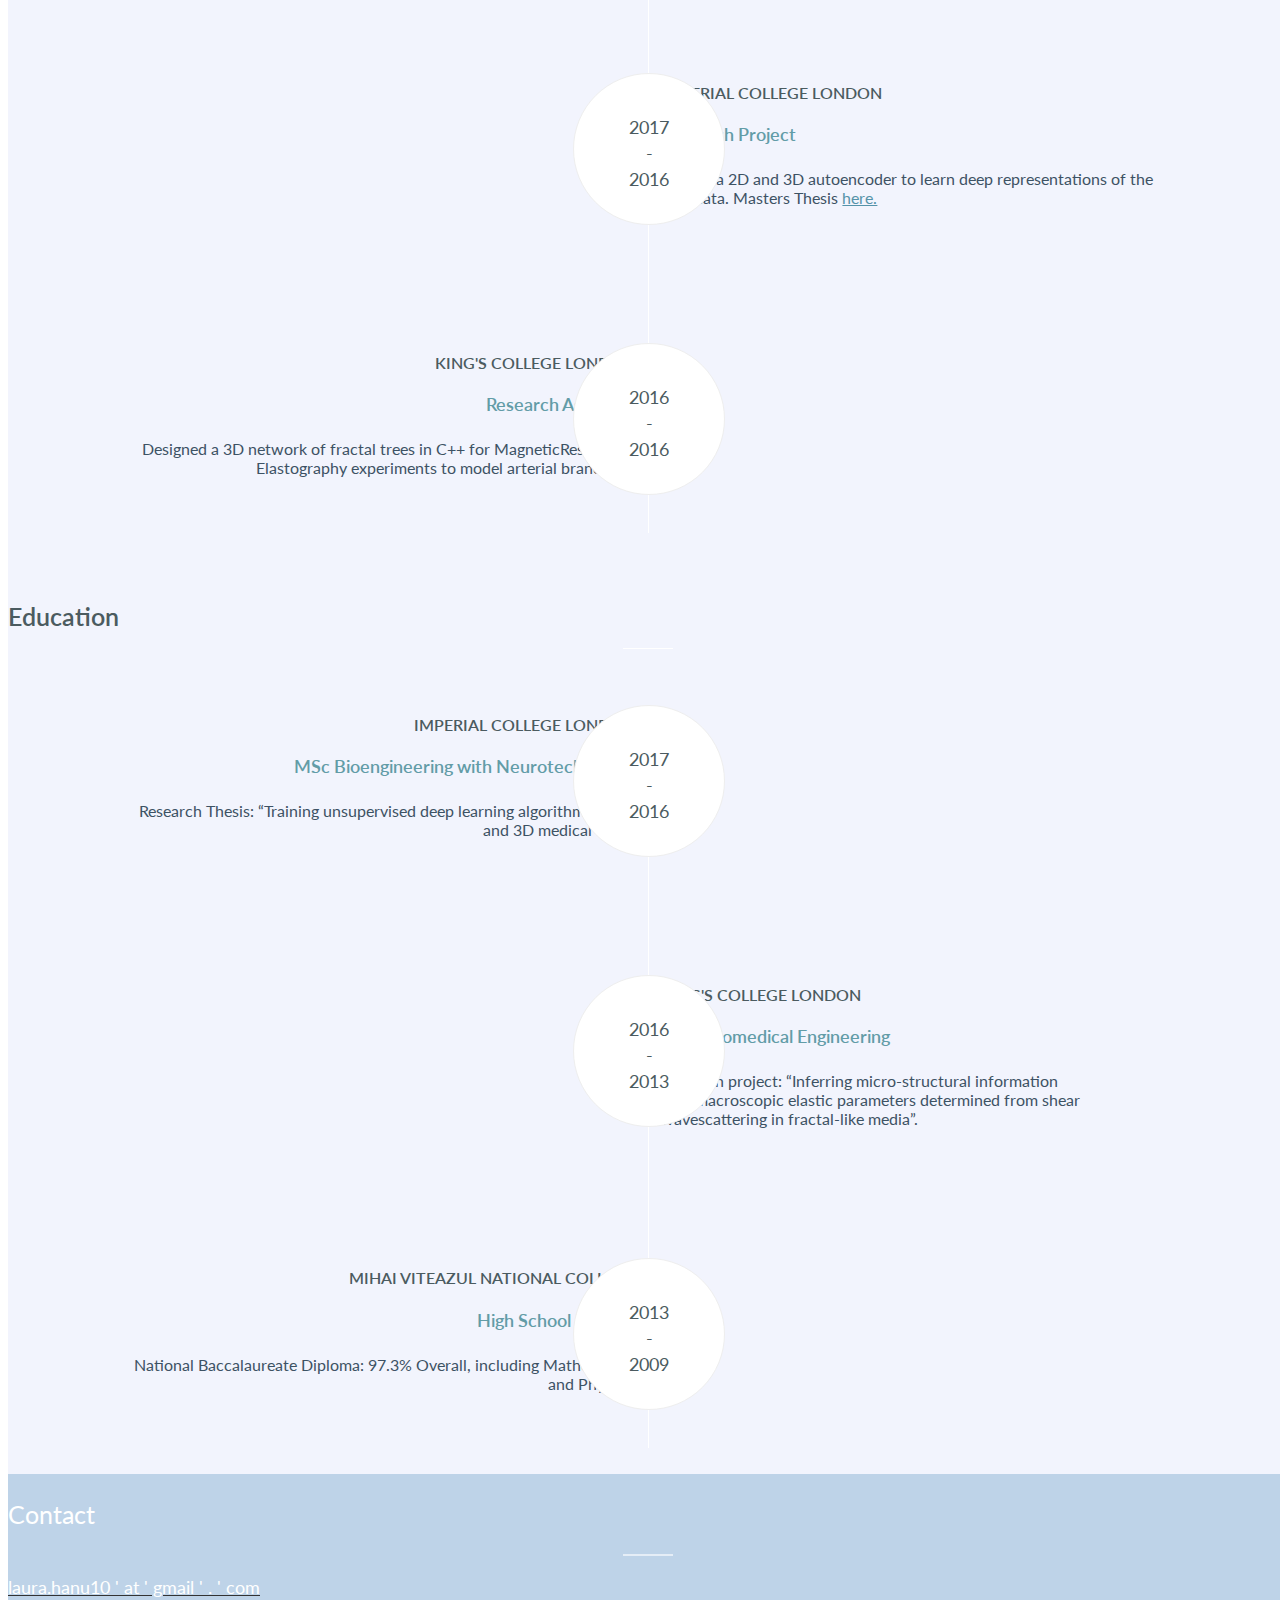
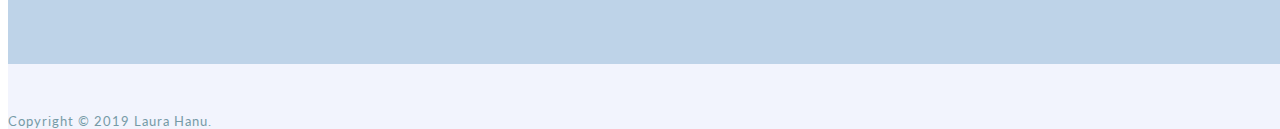
==== commit e66a2cfa: "correct spelling mistake" ====
--- a/index.html
+++ b/index.html
@@ -68,7 +68,7 @@
         <div class="col-md-8 col-md-offset-2">
           <div class="about-text">
 
-            <p style="text-align: center">I am currently a Research Assistant in verification of deep learning working on adversarial robustness at Universtiy of Oxford. </><p>
+            <p style="text-align: center">I am currently a Research Assistant in verification of deep learning working on adversarial robustness at University of Oxford. </><p>
             <p style="text-align: center"> Previously, I worked as a Data Scientist at <a style="color:#5593a9" href="https://visulytix.com">Visulytix</a> working on developing and building deep learning models for healthcare. </p>
               <p style="text-align: center">  During my studies, I was part of Dr. Anil Bharath's <a style="color:#5593a9" href="http://www.bicv.org/home/more-about-bicv/">BICV</a> group at Imperial College London, working on  <a style="color:#5593a9" href="./static/MastersDissertation.pdf" ><i></i>3D unsupervised deep learning models</a>, and Professor Ralph Sinkus' group at King's College London, working on leveraging fractal properties in <a style="color:#5593a9" href="https://journals.aps.org/prl/abstract/10.1103/PhysRevLett.115.094301">medical imaging</a>.</p>
 <!--             <p style="text-align: center">Some of my research interests include AI safety & explainability, neurotechnology and the underlying mechanisms of imagination and creativity, artificial or not :).</p> -->
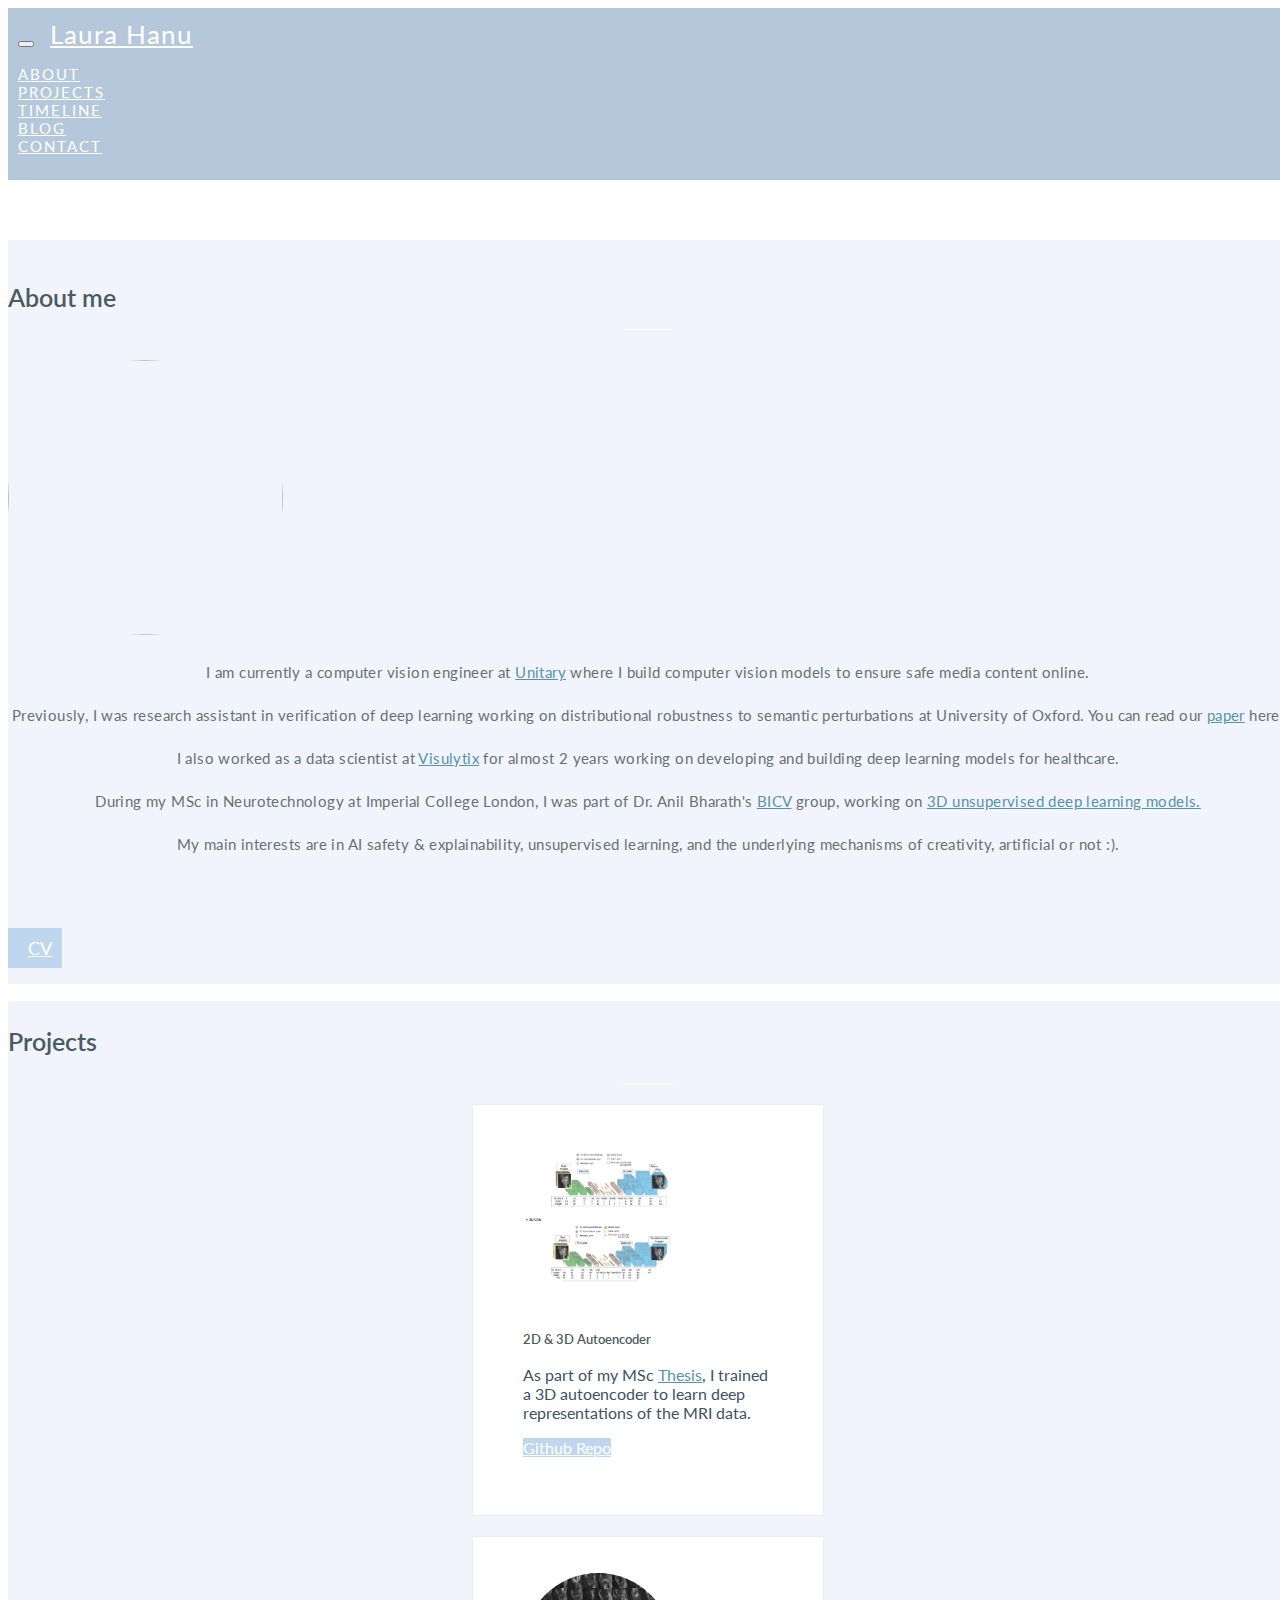
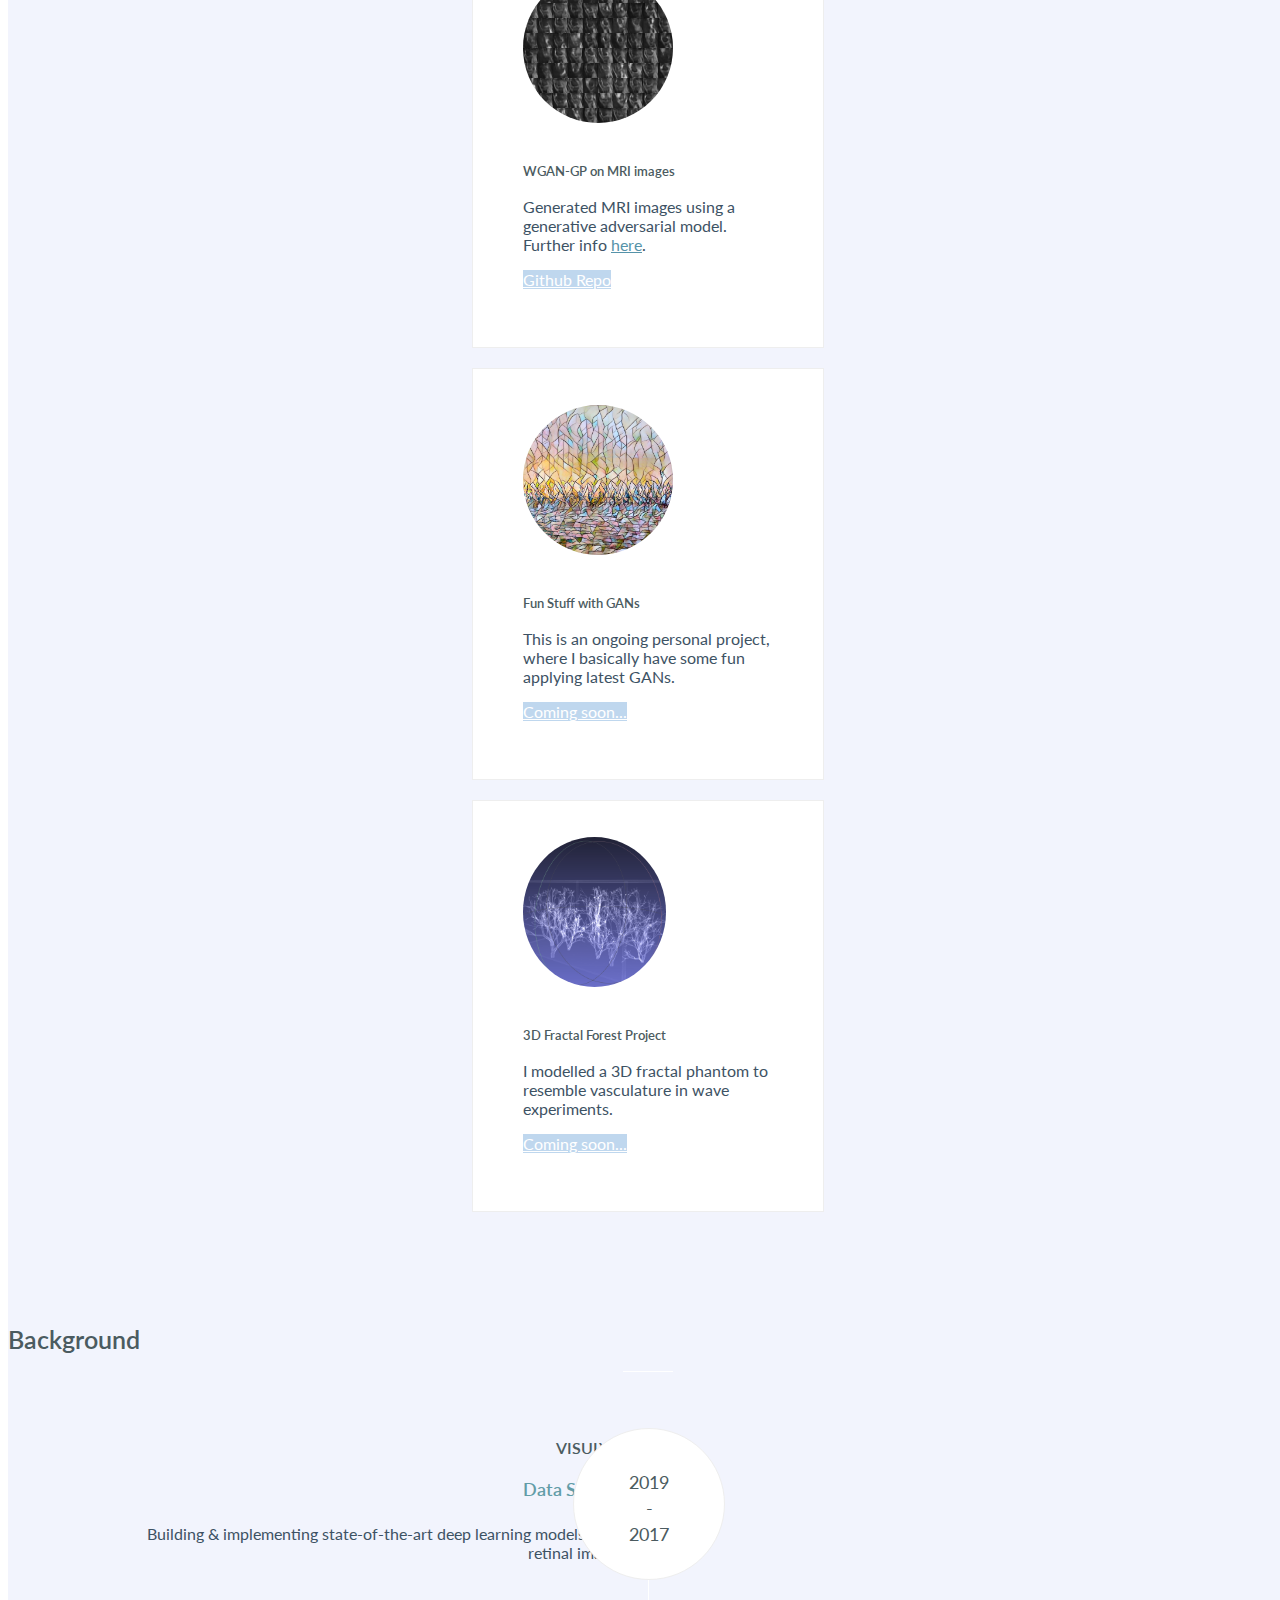
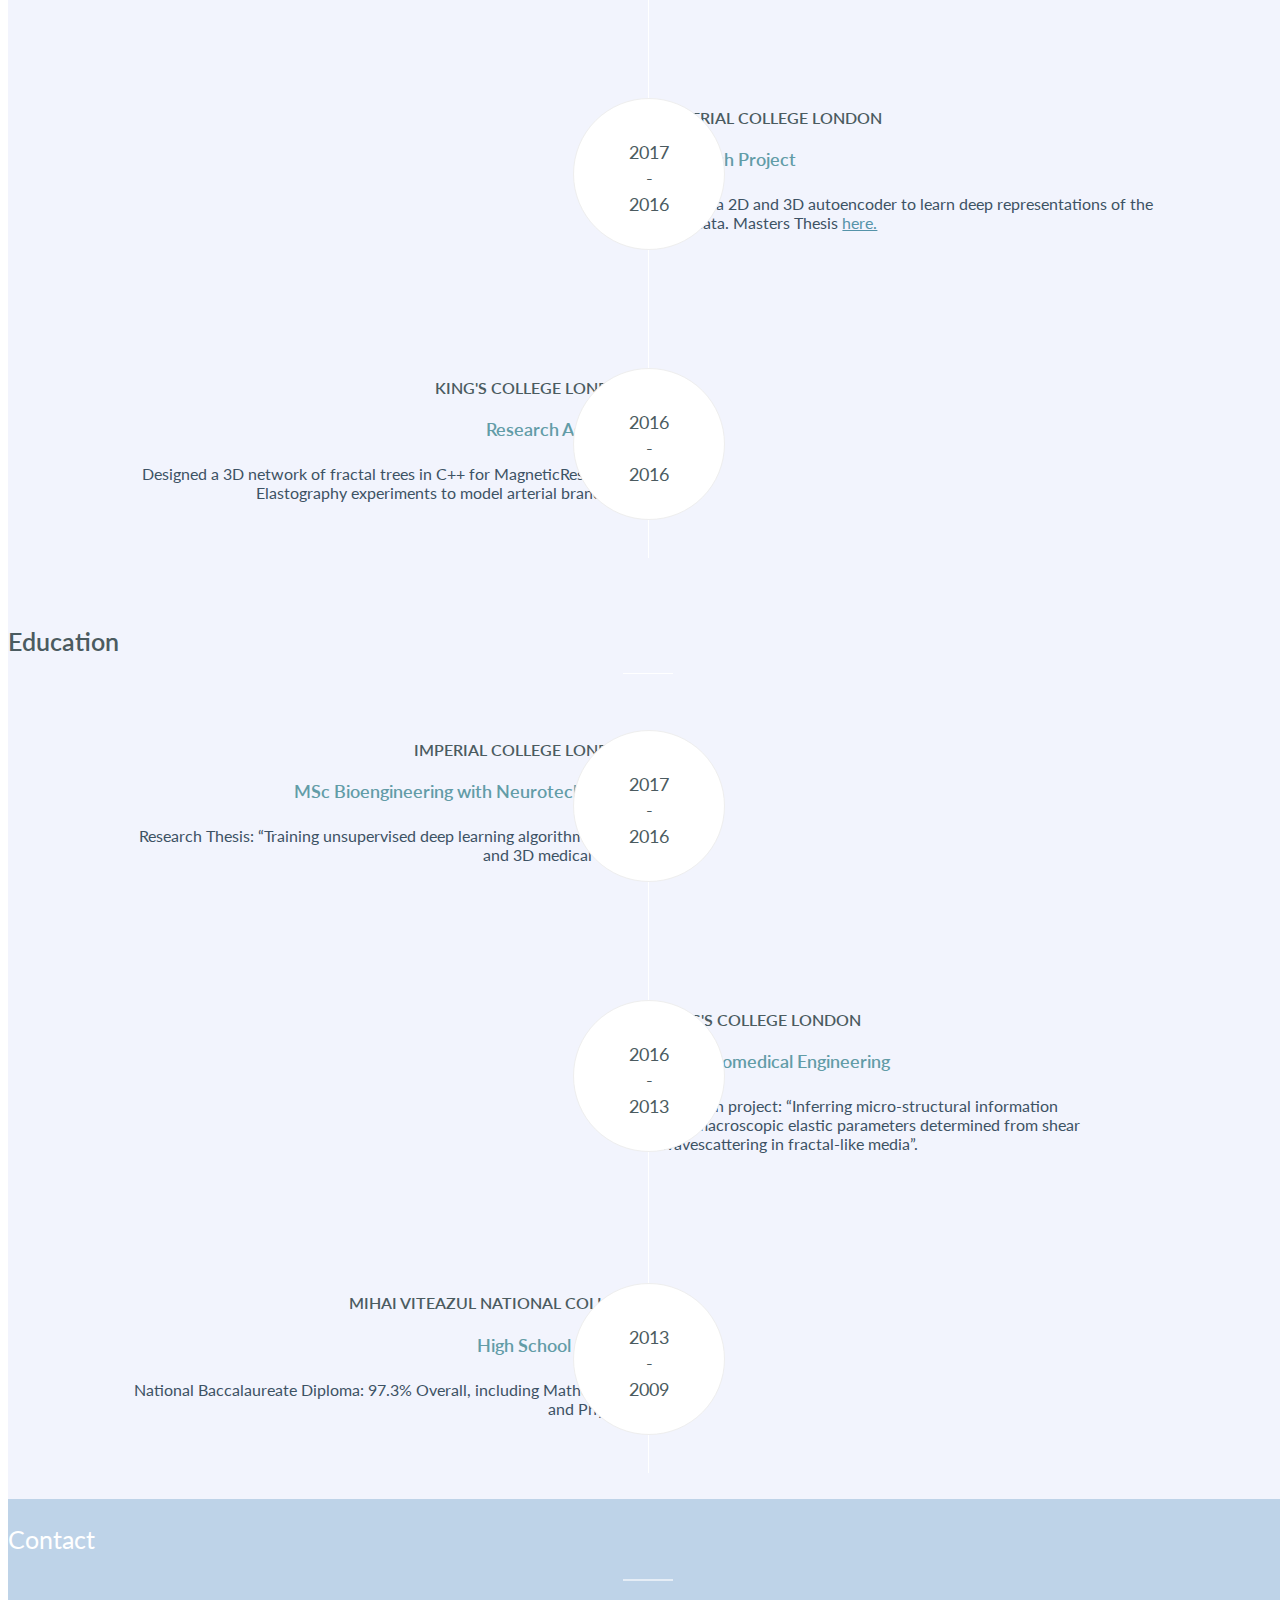
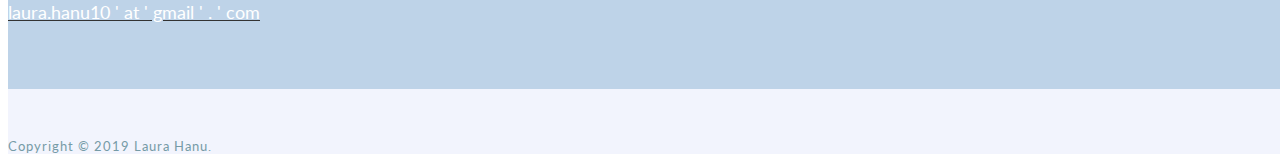
==== commit 38c719ae: "update" ====
--- a/index.html
+++ b/index.html
@@ -68,9 +68,10 @@
         <div class="col-md-8 col-md-offset-2">
           <div class="about-text">
 
-            <p style="text-align: center">I am currently a Research Assistant in verification of deep learning working on adversarial robustness at University of Oxford. </><p>
-            <p style="text-align: center"> Previously, I worked as a Data Scientist at <a style="color:#5593a9" href="https://visulytix.com">Visulytix</a> working on developing and building deep learning models for healthcare. </p>
-              <p style="text-align: center">  During my studies, I was part of Dr. Anil Bharath's <a style="color:#5593a9" href="http://www.bicv.org/home/more-about-bicv/">BICV</a> group at Imperial College London, working on  <a style="color:#5593a9" href="./static/MastersDissertation.pdf" ><i></i>3D unsupervised deep learning models</a>, and Professor Ralph Sinkus' group at King's College London, working on leveraging fractal properties in <a style="color:#5593a9" href="https://journals.aps.org/prl/abstract/10.1103/PhysRevLett.115.094301">medical imaging</a>.</p>
+            <p style="text-align: center"> I am currently a computer vision engineer at <a style="color:#5593a9" href="https://www.unitary.ai/">Unitary</a> where I build computer vision models to ensure safe media content online.</p>
+            <p style="text-align: center"> Previously, I was research assistant in verification of deep learning working on distributional robustness to semantic perturbations at University of Oxford. You can read our <a style="color:#5593a9" href="https://arxiv.org/pdf/2001.11055.pdf">paper</a> here. </><p>
+            <p style="text-align: center"> I also worked as a data scientist at <a style="color:#5593a9" href="https://visulytix.com">Visulytix</a> for almost 2 years working on developing and building deep learning models for healthcare. </p>
+              <p style="text-align: center">  During my MSc in Neurotechnology at Imperial College London, I was part of Dr. Anil Bharath's <a style="color:#5593a9" href="http://www.bicv.org/home/more-about-bicv/">BICV</a> group, working on  <a style="color:#5593a9" href="./static/MastersDissertation.pdf" ><i></i>3D unsupervised deep learning models.</a>
 <!--             <p style="text-align: center">Some of my research interests include AI safety & explainability, neurotechnology and the underlying mechanisms of imagination and creativity, artificial or not :).</p> -->
             <!-- <p style="text-align: center">In my spare time I also like to read (some <a style="color:#5593a9" href="https://laurahanu.github.io/blog/recommended-fiction-books/2019-08-16-favourite-fiction-books/">fiction</a> and <a style="color:#5593a9" href="https://laurahanu.github.io/blog/AI-Safety-recommended-books/2019-08-19-recommended-nonfiction-books/">non-fiction</a> favourites here) and try be creative (e.g. drawing, puzzles, writing).</p> -->
             <p style="text-align: center">  My main interests are in AI safety & explainability, unsupervised learning, and the  underlying mechanisms of creativity, artificial or not :).</p>
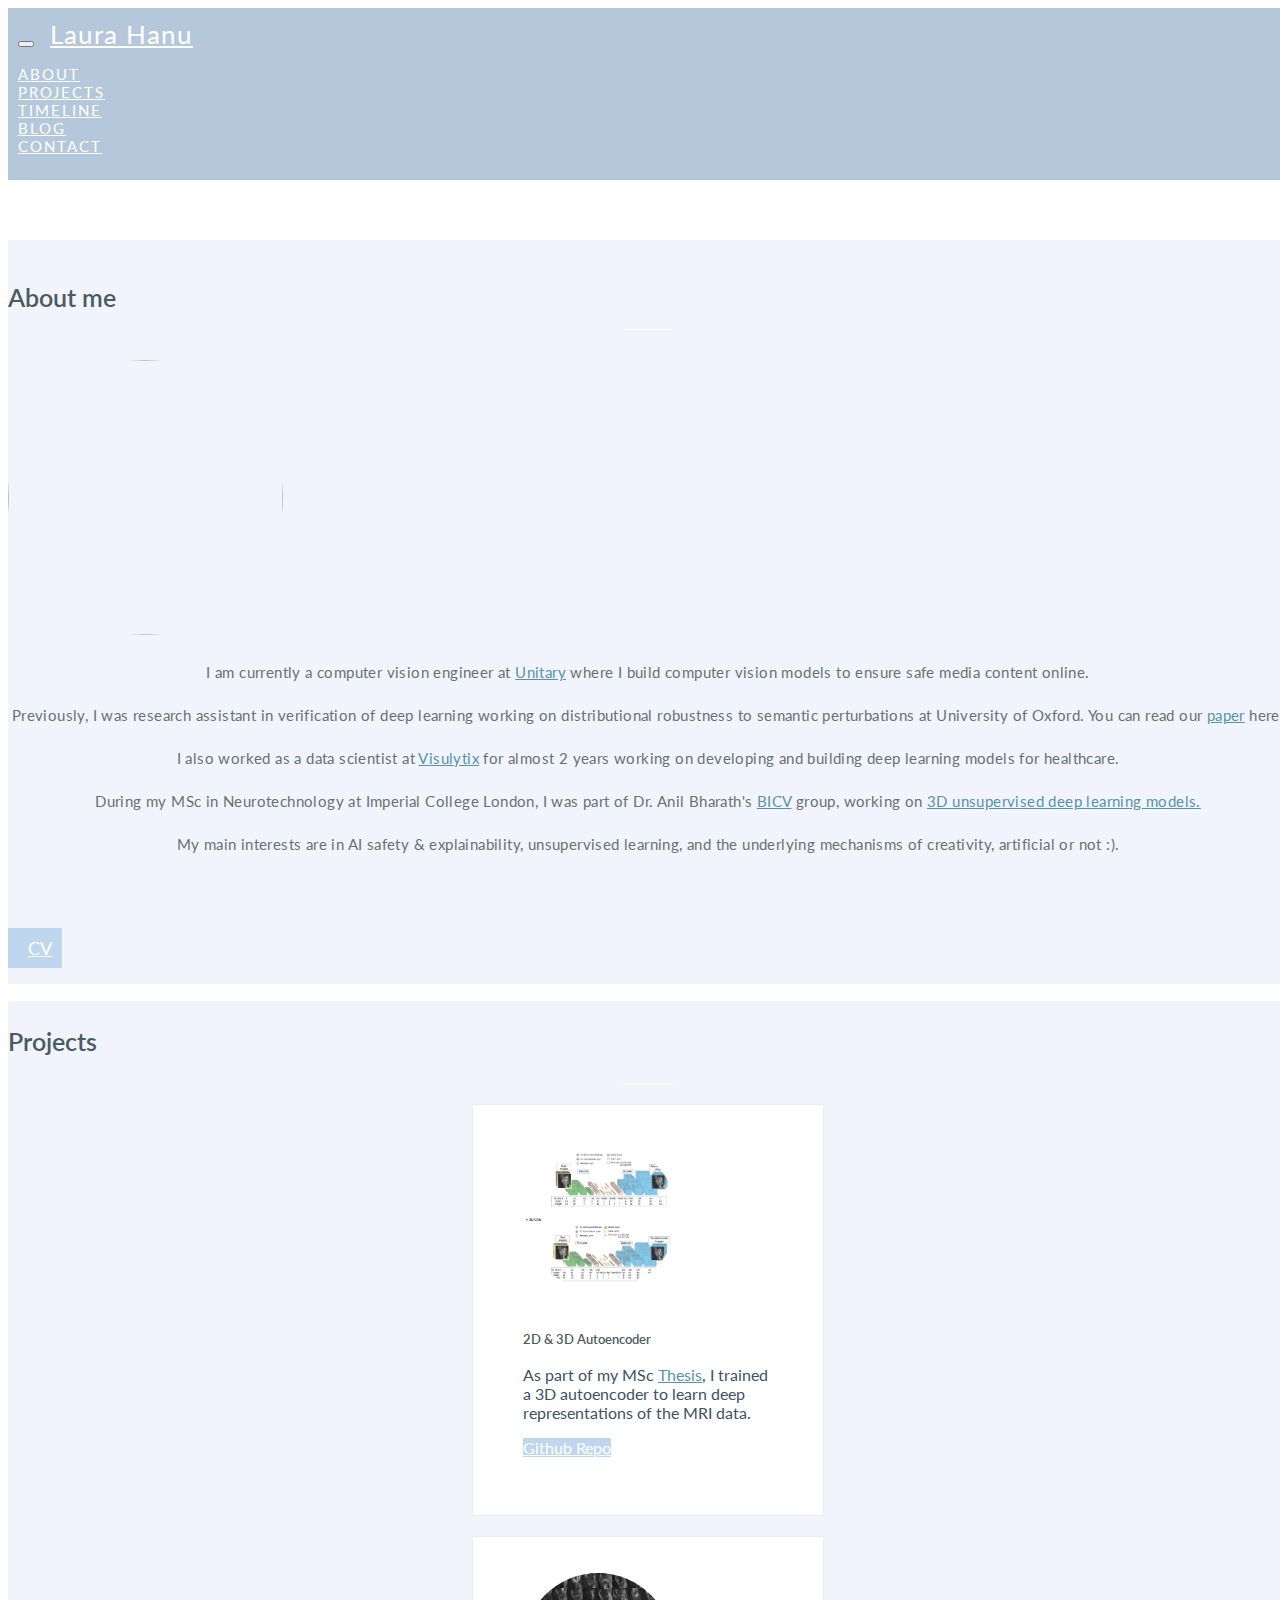
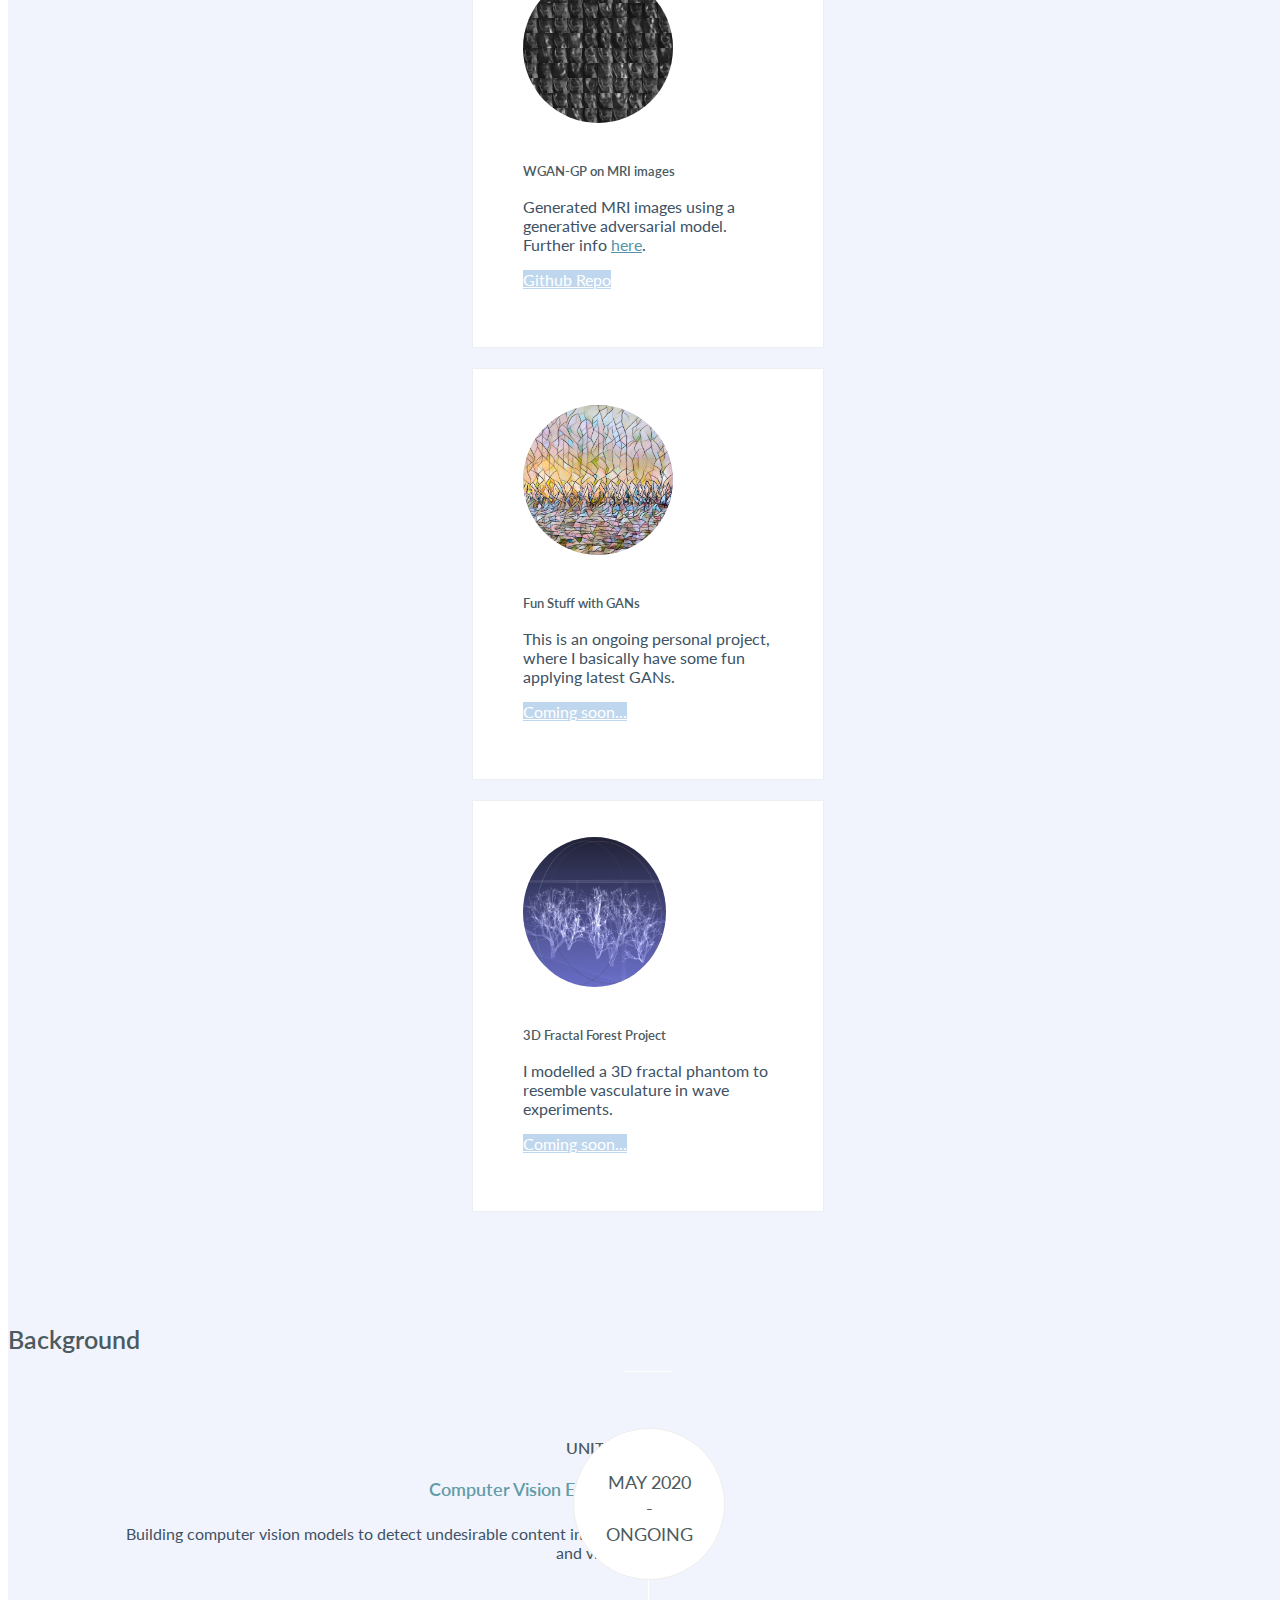
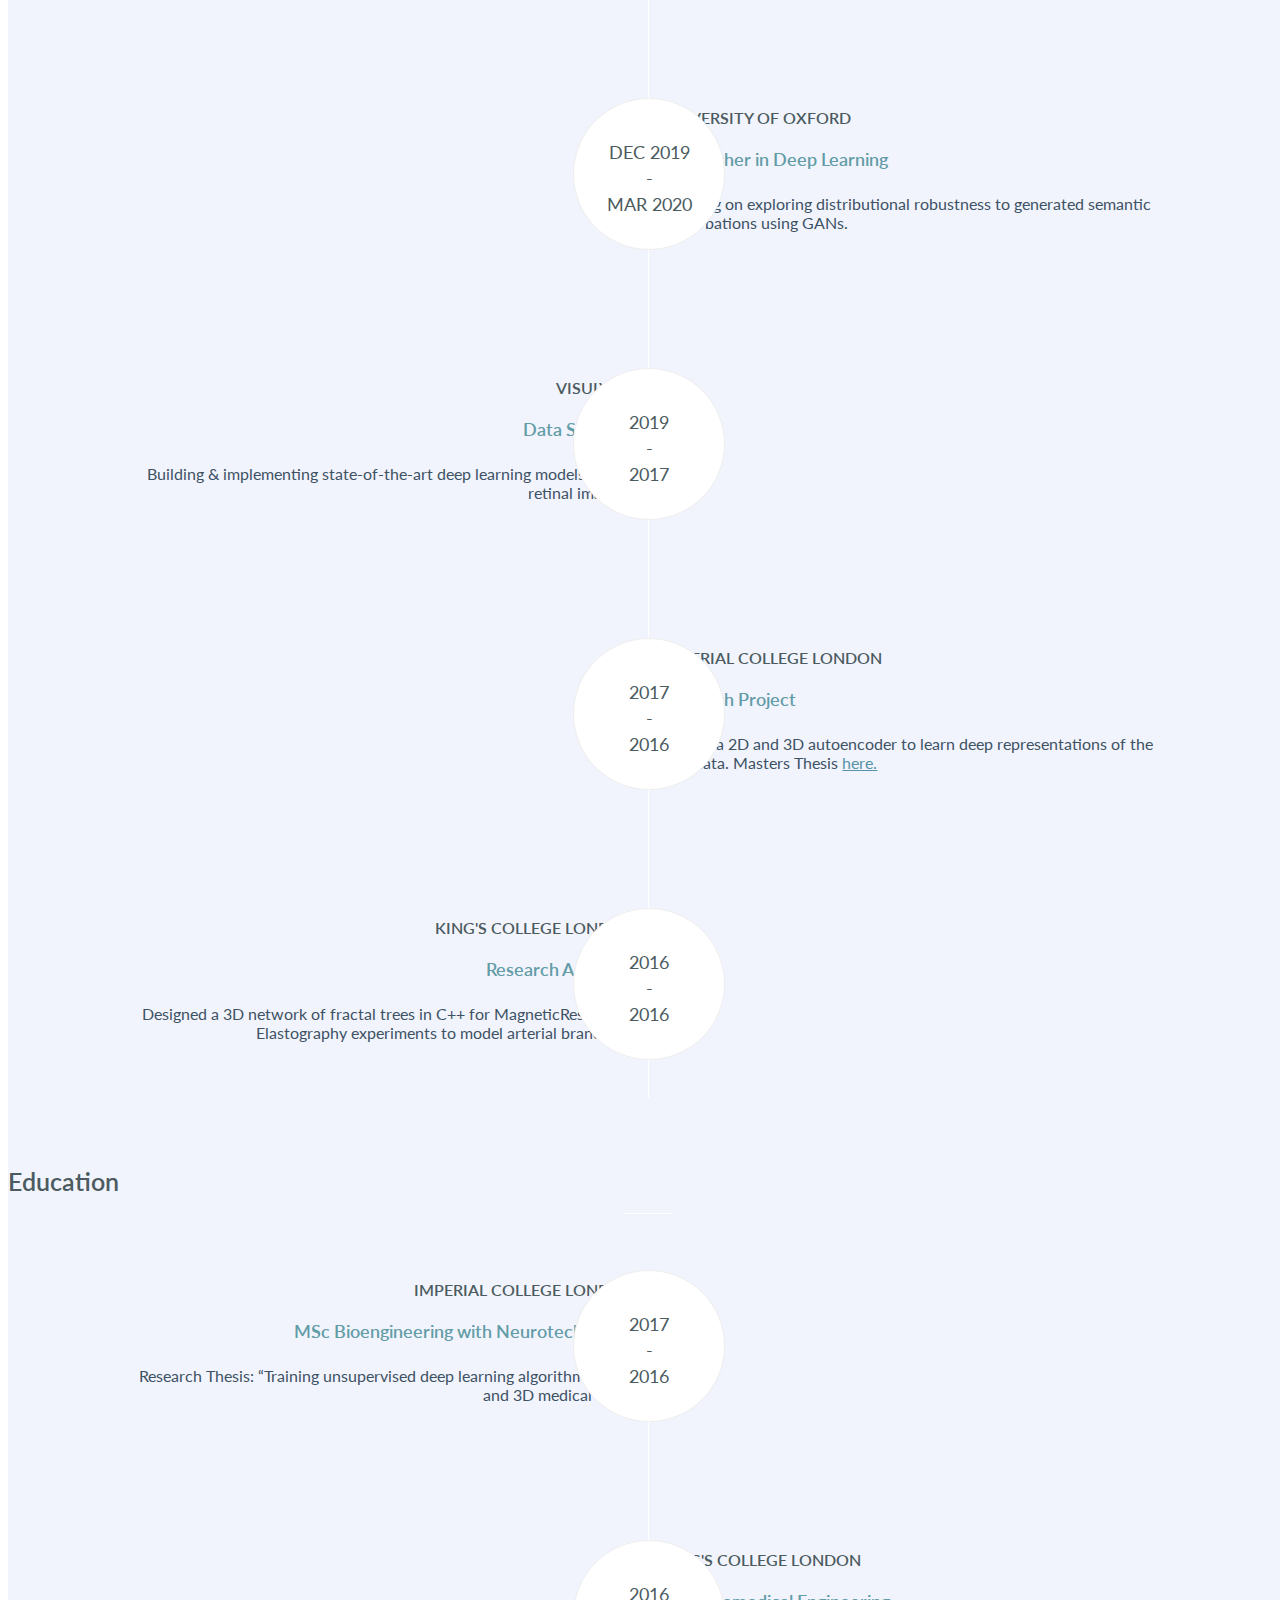
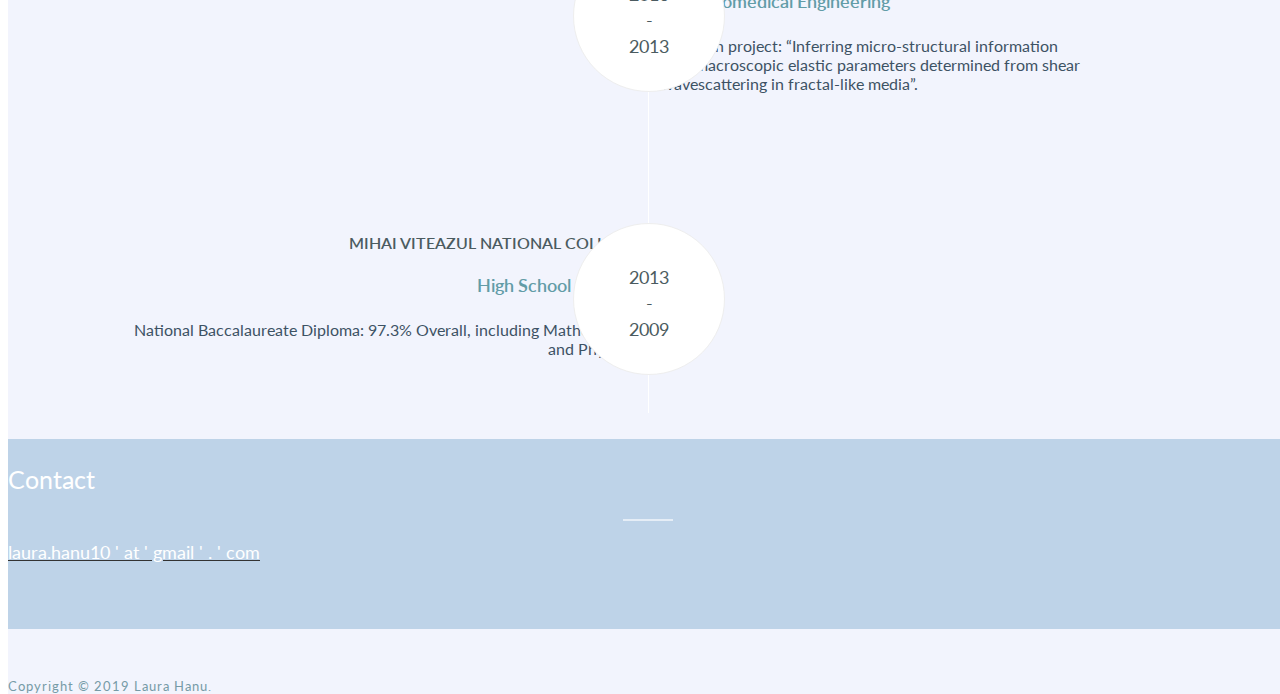
==== commit 884b5654: "update to background" ====
--- a/index.html
+++ b/index.html
@@ -168,6 +168,38 @@
             <!-- Experience Section-->
             <li>
               <div class="timeline-image">
+                <h4> May 2020 <br>
+                  - <br>
+                  ongoing </h4>
+              </div>
+              <div class="timeline-panel">
+                <div class="timeline-heading">
+                  <h4>Unitary</h4>
+                  <h4 class="subheading">Computer Vision Engineer</h4>
+                </div>
+                <div class="timeline-body">
+                  <p>Building computer vision models to detect undesirable content in images and videos.</p>
+                </div>
+              </div>
+            </li>
+            <li class="timeline-inverted">
+              <div class="timeline-image">
+                <h4> Dec 2019 <br>
+                  - <br>
+                  Mar 2020 </h4>
+              </div>
+              <div class="timeline-panel">
+                <div class="timeline-heading">
+                  <h4>University of Oxford</h4>
+                  <h4 class="subheading">Researcher in Deep Learning</h4>
+                </div>
+                <div class="timeline-body">
+                  <p>Working on exploring distributional robustness to generated semantic perturbations using GANs.</p>
+                </div>
+              </div>
+            </li>
+            <li>
+              <div class="timeline-image">
                 <h4> 2019 <br>
                   - <br>
                   2017 </h4>
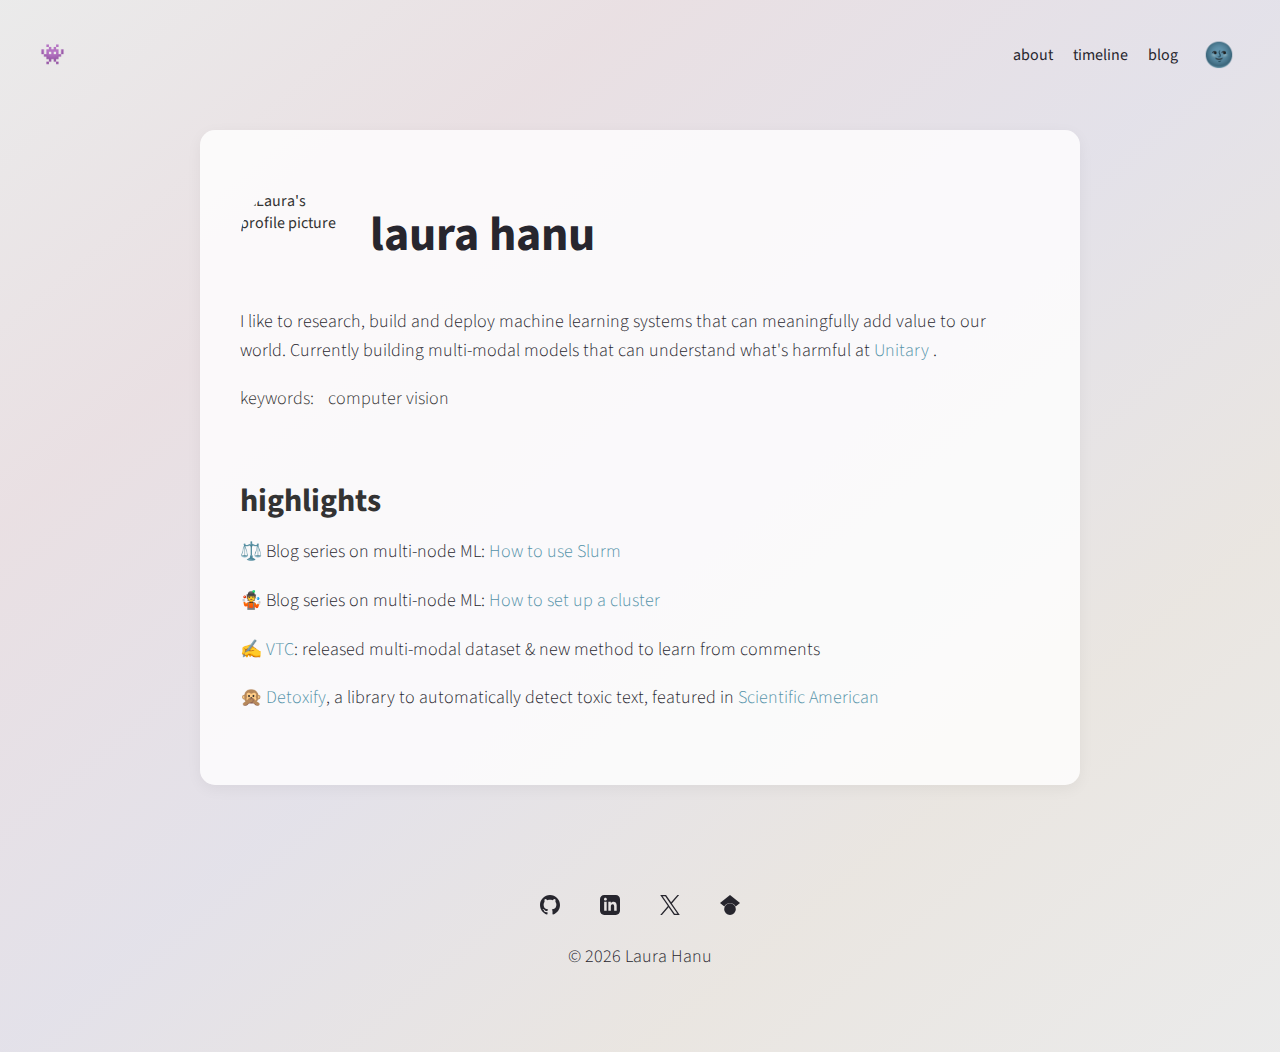
==== commit 6c7ee98d: "website refactoring" ====
--- a/index.html
+++ b/index.html
@@ -1,356 +1,93 @@
-<!DOCTYPE html>
-<html lang="en">
-
-<head>
-  <meta charset="utf-8">
-  <meta name="viewport" content="width=device-width, initial-scale=1">
-  <title>Laura Hanu - Data scientist & AI enthusiast</title>
-  <link rel="icon" href="img/favicon.jpeg">
-  <meta name="description" content="Personal page & blog">
-  <meta name="author" content="Laura Hanu">
-
-  <!-- Bootstrap -->
-  <link rel="stylesheet" type="text/css" href="css/bootstrap.css">
-  <link rel="stylesheet" type="text/css" href="fonts/font-awesome/css/font-awesome.css">
-
-  <script async defer src="https://buttons.github.io/buttons.js"></script>
-  <!-- Stylesheet
-    ================================================== -->
-  <link rel="stylesheet" type="text/css" href="css/style.css">
-  <link rel="stylesheet" type="text/css" href="css/prettyPhoto.css">
-  <link href='https://fonts.googleapis.com/css?family=Lato:400,700,900,300' rel='stylesheet' type='text/css'>
-
-</head>
-
-<body id="page-top" data-spy="scroll" data-target=".navbar-fixed-top">
-  <!-- Global site tag (gtag.js) - Google Analytics -->
-  <script async src="https://www.googletagmanager.com/gtag/js?id=UA-145437255-1"></script>
-  <script>
-    window.dataLayer = window.dataLayer || [];
-
-    function gtag() {
-      dataLayer.push(arguments);
-    }
-    gtag('js', new Date());
-
-    gtag('config', 'UA-145437255-1');
-  </script>
-  <!-- Navigation -->
-  <div id="nav">
-    <nav class="navbar navbar-custom">
-      <div class="container">
-        <div class="navbar-header">
-          <button type="button" class="navbar-toggle" data-toggle="collapse" data-target=".navbar-main-collapse"> <i class="fa fa-bars"></i> </button>
-          <a class="navbar-brand page-scroll" href="#page-top">Laura Hanu</a> </div>
-        <div class="collapse navbar-collapse navbar-right navbar-main-collapse">
-          <ul class="nav navbar-nav">
-            <li class="hidden"> <a href="#page-top"></a> </li>
-            <li> <a class="page-scroll" href="#about">About</a> </li>
-            <li> <a class="page-scroll" href="#portfolio">Projects</a> </li>
-            <li> <a class="page-scroll" href="#resume">Timeline</a> </li>
-            <li> <a class="page-scroll" href="https://laurahanu.github.io/blog/">Blog</a> </li>
-            <li> <a class="page-scroll" href="#contact">Contact</a> </li>
-          </ul>
-        </div>
-      </div>
-    </nav>
-  </div>
-
-  <!-- About Section -->
-  <div id="about">
-    <div class="container">
-      <div class="section-title text-center center col-md-8 col-md-offset-2">
-        <h1>About me</h1>
-        <hr>
-      </div>
-      <div class="row">
-        <div class="col-md-8 col-md-offset-2 text-center "><img src="img/about.jpg" class="img-responsive"></div>
-        <div class="col-md-8 col-md-offset-2">
-          <div class="about-text">
-
-            <p style="text-align: center"> I am currently a computer vision engineer at <a style="color:#5593a9" href="https://www.unitary.ai/">Unitary</a> where I build computer vision models to ensure safe media content online.</p>
-            <p style="text-align: center"> Previously, I was research assistant in verification of deep learning working on distributional robustness to semantic perturbations at University of Oxford. You can read our <a style="color:#5593a9" href="https://arxiv.org/pdf/2001.11055.pdf">paper</a> here. </><p>
-            <p style="text-align: center"> I also worked as a data scientist at <a style="color:#5593a9" href="https://visulytix.com">Visulytix</a> for almost 2 years working on developing and building deep learning models for healthcare. </p>
-              <p style="text-align: center">  During my MSc in Neurotechnology at Imperial College London, I was part of Dr. Anil Bharath's <a style="color:#5593a9" href="http://www.bicv.org/home/more-about-bicv/">BICV</a> group, working on  <a style="color:#5593a9" href="./static/MastersDissertation.pdf" ><i></i>3D unsupervised deep learning models.</a>
-<!--             <p style="text-align: center">Some of my research interests include AI safety & explainability, neurotechnology and the underlying mechanisms of imagination and creativity, artificial or not :).</p> -->
-            <!-- <p style="text-align: center">In my spare time I also like to read (some <a style="color:#5593a9" href="https://laurahanu.github.io/blog/recommended-fiction-books/2019-08-16-favourite-fiction-books/">fiction</a> and <a style="color:#5593a9" href="https://laurahanu.github.io/blog/AI-Safety-recommended-books/2019-08-19-recommended-nonfiction-books/">non-fiction</a> favourites here) and try be creative (e.g. drawing, puzzles, writing).</p> -->
-            <p style="text-align: center">  My main interests are in AI safety & explainability, unsupervised learning, and the  underlying mechanisms of creativity, artificial or not :).</p>
-
-          </div>
-          <div class="social col-md-8 col-md-offset-2 text-center">
-            <ul>
-              <li><a href="https://twitter.com/HanuLaura"><i class="fa fa-twitter" ></i></a></li>
-              <li><a href="https://github.com/laurahanu"><i class="fa fa-github" ></i></a></li>
-              <li><a href="https://www.linkedin.com/in/laura-hanu-a0941691/"><i class="fa fa-linkedin" ></i></a></li>
-            </ul>
-          </div>
-          <p class="col-md-8 col-md-offset-2 text-center">
-            <a href="./static/CV.pdf" class="btn btn-primary"><i class="fa fa-download"></i> CV </a></p>
-        </div>
-      </div>
-    </div>
-  </div>
-
-
-
-  <!-- Projects Section -->
-  <div id="portfolio">
-    <div class="container">
-      <h1 class="section-title  text-center center">Projects</h1>
-      <hr>
-      <div class="row">
-        <div class="col-sm-6 col-md-3 col-lg-3 web">
-          <div class="portfolio-item">
-            <div class="card-body text-center">
-              <a href="img/portfolio/autoenc.png" title="Project description" rel="prettyPhoto">
-                <!--  rel="prettyPhoto" -->
-                <p><img src="img/portfolio/autoenc.png" class="img-responsive img-circle" alt="Project Title"></p>
-              </a>
-              <h4 class="card-title">2D & 3D Autoencoder</h4>
-              <p class="card-text">As part of my MSc <a style="color:#5593a9" href="./static/MastersDissertation.pdf" ><i></i>Thesis</a>, I trained a 3D autoencoder to learn deep representations of the MRI data.</p>
-              <a href="https://github.com/laurahanu/2D-and-3D-Deep-Autoencoder" class="btn btn-linkedin btn-sm">Github Repo<i></i></a>
-            </div>
-          </div>
-        </div>
-        <div class="col-sm-6 col-md-3 col-lg-3 web">
-          <div class="portfolio-item">
-            <div class="card-body text-center">
-              <a href="img/portfolio/gen.png" title="Project description" rel="prettyPhoto">
-                <!--  rel="prettyPhoto" -->
-                <p><img src="img/portfolio/gen.png" class="img-responsive img-circle" alt="Project Title"></p>
-              </a>
-              <h4 class="card-title">WGAN-GP on MRI images</h4>
-              <p class="card-text">Generated MRI images using a generative adversarial model. Further info <a style="color:#5593a9" href="./static/MastersDissertation.pdf" ><i></i>here</a>.</p>
-              <a href="https://github.com/laurahanu/Improved-Wasserstein-GAN-application-on-MRI-images" class="btn btn-linkedin btn-sm">Github Repo<i></i></a>
-            </div>
-          </div>
-        </div>
-        <div class="col-sm-6 col-md-3 col-lg-3 web">
-          <div class="portfolio-item">
-            <div class="card-body text-center">
-              <a href="img/portfolio/gaugan.png" title="Project description" rel="prettyPhoto">
-                <!--  rel="prettyPhoto" -->
-                <p><img src="img/portfolio/gaugan.png" class="img-responsive img-circle" alt="Project Title"></p>
-              </a>
-              <h4 class="card-title">Fun Stuff with GANs</h4>
-              <p class="card-text">This is an ongoing personal project, where I basically have some fun applying latest GANs.</p>
-              <a href="#" class="btn btn-linkedin btn-sm">Coming soon...<i></i></a>
-            </div>
-          </div>
-        </div>
-        <div class="col-sm-6 col-md-3 col-lg-3 web">
-          <div class="portfolio-item">
-            <div class="card-body text-center">
-              <a href="img/portfolio/fractal.png" title="Project description" rel="prettyPhoto">
-                <!--  rel="prettyPhoto" -->
-                <p><img src="img/portfolio/fractal-small.png" class="img-responsive img-circle" alt="Project Title"></p>
-              </a>
-              <h4 class="card-title">3D Fractal Forest Project</h4>
-              <p class="card-text">I modelled a 3D fractal phantom to resemble vasculature in wave experiments.</p>
-              <a href="#" class="btn btn-linkedin btn-sm">Coming soon...<i></i></a>
-            </div>
-          </div>
-        </div>
-      </div>
-    </div>
-  </div>
-
-  <!-- Resume Section -->
-  <div id="resume">
-    <div class="container">
-      <div class="section-title text-center center">
-        <h1>Background</h1>
-        <hr>
-      </div>
-      <div class="row">
-        <div class="col-md-12">
-          <ul class="timeline">
-            <!-- Experience Section-->
-            <li>
-              <div class="timeline-image">
-                <h4> May 2020 <br>
-                  - <br>
-                  ongoing </h4>
-              </div>
-              <div class="timeline-panel">
-                <div class="timeline-heading">
-                  <h4>Unitary</h4>
-                  <h4 class="subheading">Computer Vision Engineer</h4>
-                </div>
-                <div class="timeline-body">
-                  <p>Building computer vision models to detect undesirable content in images and videos.</p>
-                </div>
-              </div>
-            </li>
-            <li class="timeline-inverted">
-              <div class="timeline-image">
-                <h4> Dec 2019 <br>
-                  - <br>
-                  Mar 2020 </h4>
-              </div>
-              <div class="timeline-panel">
-                <div class="timeline-heading">
-                  <h4>University of Oxford</h4>
-                  <h4 class="subheading">Researcher in Deep Learning</h4>
-                </div>
-                <div class="timeline-body">
-                  <p>Working on exploring distributional robustness to generated semantic perturbations using GANs.</p>
-                </div>
-              </div>
-            </li>
-            <li>
-              <div class="timeline-image">
-                <h4> 2019 <br>
-                  - <br>
-                  2017 </h4>
-              </div>
-              <div class="timeline-panel">
-                <div class="timeline-heading">
-                  <h4>Visulytix</h4>
-                  <h4 class="subheading">Data Scientist</h4>
-                </div>
-                <div class="timeline-body">
-                  <p>Building & implementing state-of-the-art deep learning models for 3D retinal imagery.</p>
-                </div>
-              </div>
-            </li>
-            <li class="timeline-inverted">
-              <div class="timeline-image">
-                <h4>2017 <br>
-                  - <br>
-                  2016 </h4>
-              </div>
-              <div class="timeline-panel">
-                <div class="timeline-heading">
-                  <h4>Imperial College London</h4>
-                  <h4 class="subheading">Research Project</h4>
-                </div>
-                <div class="timeline-body">
-                  <p>Trained a 2D and 3D autoencoder to learn deep representations of the MRI data. Masters Thesis <a style="color:#5593a9" href="./static/MastersDissertation.pdf" ><i></i> here. </a></p></p>
-                </div>
-              </div>
-            </li>
-            <li>
-              <div class="timeline-image">
-                <h4>2016 <br>
-                  - <br>
-                  2016 </h4>
-              </div>
-              <div class="timeline-panel">
-                <div class="timeline-heading">
-                  <h4>King's College London</h4>
-                  <h4 class="subheading">Research Assistant</h4>
-                </div>
-                <div class="timeline-body">
-                  <p class="text-muted">Designed a 3D network of fractal trees in C++ for MagneticResonance Elastography experiments to model arterial branching.</p>
-                </div>
-              </div>
-            </li>
-          </ul>
-        </div>
-      </div>
-    </div>
-    <div>
-      <div class="container">
-        <div class="section-title text-center center">
-          <h1>Education</h1>
-          <hr>
-        </div>
-      </div>
-      <div class="container">
-        <div class="col-lg-12">
-          <ul class="timeline">
-            <!-- Education Section-->
-            <li>
-              <div class="timeline-image">
-                <h4>2017 <br>
-                  - <br>
-                  2016 </h4>
-              </div>
-              <div class="timeline-panel">
-                <div class="timeline-heading">
-                  <h4>Imperial College London</h4>
-                  <h4 class="subheading">MSc Bioengineering with Neurotechnology</h4>
-                </div>
-                <div class="timeline-body">
-                  <p>Research Thesis: “Training unsupervised deep learning algorithmson 2D and 3D medical data”.</p>
-                </div>
-              </div>
-            </li>
-            <li class="timeline-inverted">
-              <div class="timeline-image">
-                <h4>2016 <br>
-                  - <br>
-                  2013 </h4>
-              </div>
-              <div class="timeline-panel">
-                <div class="timeline-heading">
-                  <h4>King's College London</h4>
-                  <h4 class="subheading">BEng Biomedical Engineering</h4>
-                </div>
-                <div class="timeline-body">
-                  <p>Research project: “Inferring micro-structural information frommacroscopic elastic parameters determined from shear wavescattering in fractal-like media”.</p>
-                </div>
-              </div>
-            </li>
-            <li>
-              <div class="timeline-image">
-                <h4> 2013 <br>
-                  - <br>
-                  2009 </h4>
-              </div>
-              <div class="timeline-panel">
-                <div class="timeline-heading">
-                  <h4>Mihai Viteazul National College</h4>
-                  <h4 class="subheading">High School Degree</h4>
-                </div>
-                <div class="timeline-body">
-                  <p class="text-muted"> National Baccalaureate Diploma: 97.3% Overall, including Mathematics and Physics.</p>
-                </div>
-              </div>
-            </li>
-          </ul>
-        </div>
-      </div>
-    </div>
-
-    <!-- Contact Section -->
-    <div id="contact" class="text-center">
-      <div class="container">
-        <div class="section-title">
-          <h2>Contact</h2>
-          <hr>
-          <div class="col-md-8 col-md-offset-2">
-            <a href="mailto:laura.hanu10@gmail.com">
-              <h3> laura.hanu10 ' at ' gmail ' . ' com </h3>
-            </a>
-            <div class="social">
-              <ul>
-                <li><a href="https://twitter.com/HanuLaura"><i class="fa fa-twitter"></i></a></li>
-                <li><a href="https://github.com/laurahanu"><i class="fa fa-github"></i></a></li>
-                <li><a href="https://www.linkedin.com/in/laura-hanu-a0941691/"><i class="fa fa-linkedin"></i></a></li>
-              </ul>
-            </div>
-          </div>
-        </div>
-      </div>
-    </div>
-
-    <!-- Footer Section -->
-    <div id="footer">
-      <div class="container text-center">
-        <div class="fnav">
-          <p>Copyright &copy; 2019 Laura Hanu.</p>
-        </div>
-      </div>
-    </div>
-
-    <script type="text/javascript" src="js/jquery.1.11.1.js"></script>
-    <script type="text/javascript" src="js/bootstrap.js"></script>
-    <script type="text/javascript" src="js/SmoothScroll.js"></script>
-    <script type="text/javascript" src="js/jquery.prettyPhoto.js"></script>
-    <script type="text/javascript" src="js/jquery.isotope.js"></script>
-    <script type="text/javascript" src="js/main.js"></script>
-</body>
-
-</html>
+<!DOCTYPE html>
+<html lang="en">
+
+<head>
+
+    <link rel="preconnect" href="https://fonts.googleapis.com">
+    <link rel="preconnect" href="https://fonts.gstatic.com" crossorigin>
+    <link
+        href="https://fonts.googleapis.com/css2?family=Nunito+Sans:ital,opsz,wght@0,6..12,200..1000;1,6..12,200..1000&family=Source+Code+Pro:ital,wght@0,200..900;1,200..900&family=Source+Sans+3:ital,wght@0,200..900;1,200..900&family=Work+Sans:ital,wght@0,100..900;1,100..900&display=swap"
+        rel="stylesheet">
+    <meta charset="UTF-8">
+    <meta name="viewport" content="width=device-width, initial-scale=1.0">
+    <link rel="stylesheet" href="style.css">
+    <meta charset="UTF-8">
+    <meta name="viewport" content="width=device-width, initial-scale=1.0">
+    <title>Laura Hanu</title>
+
+</head>
+
+<body>
+    <script async src="https://www.googletagmanager.com/gtag/js?id=UA-145437255-1"></script>
+    <div class="container">
+        <header>
+            <a class="logo" href="index.html">👾</a>
+            <nav>
+                <a href="index.html" class="active">about</a>
+                <a href="timeline.html" class="active">timeline</a>
+                <a href="blog.html" class="active">blog</a>
+                <button id="darkModeToggle">🌚</button>
+            </nav>
+        </header>
+        <main>
+            <div class="intro-container">
+
+                <div class="intro-text">
+                    <div class="profile-info">
+                        <div class="profile-picture">
+                            <img src="https://pbs.twimg.com/profile_images/1038744728139968513/x0IOFKp3_400x400.jpg"
+                                alt="Laura's profile picture">
+                        </div>
+                        <h1>laura hanu </h1>
+                    </div>
+                    <p>I like to research, build and deploy machine learning systems that can meaningfully add value to
+                        our world. Currently building multi-modal models that can understand what's harmful at <a href="https://www.unitary.ai/">Unitary</a> .</p>
+                    <div class="keyword-section">
+                        <span class="keyword-label">keywords: </span>
+                        <span id="keyword-display"></span>
+                    </div>
+                </div>
+            </div>
+            <section class="highlights">
+                <h2>highlights</h2>
+                <p>⚖️ Blog series on multi-node ML: <a href="https://medium.com/@laura.hanu10/intro-to-multi-node-machine-learning-2-using-slurm-37acbcebf4f9"> How to use Slurm</a></p>
+                <p>🤹 Blog series on multi-node ML: <a href="https://medium.com/unitary/intro-to-multi-node-machine-learning-1-setting-up-an-hpc-cluster-915445c11fba">How to set up a cluster</a></p>
+                <p>✍️ <a href="https://unitaryai.github.io/vtc-paper/">VTC</a>: released multi-modal dataset & new method to learn from comments</p>
+                <p>🙊 <a href="https://github.com/unitaryai/detoxify">Detoxify</a>, a library to automatically detect toxic text, featured in <a href="https://www.scientificamerican.com/article/can-ai-identify-toxic-online-content/">Scientific American </a></p>
+            </section>
+        </main>
+        <footer class="copyright-footer">
+            <div class="social-links">
+                <div class="socials">
+                <a href="https://github.com/laurahanu" target="_blank" rel="noopener noreferrer">
+                    <svg xmlns="http://www.w3.org/2000/svg" viewBox="0 0 24 24">
+                        <path
+                            d="M12 0c-6.626 0-12 5.373-12 12 0 5.302 3.438 9.8 8.207 11.387.599.111.793-.261.793-.577v-2.234c-3.338.726-4.033-1.416-4.033-1.416-.546-1.387-1.333-1.756-1.333-1.756-1.089-.745.083-.729.083-.729 1.205.084 1.839 1.237 1.839 1.237 1.07 1.834 2.807 1.304 3.492.997.107-.775.418-1.305.762-1.604-2.665-.305-5.467-1.334-5.467-5.931 0-1.311.469-2.381 1.236-3.221-.124-.303-.535-1.524.117-3.176 0 0 1.008-.322 3.301 1.23.957-.266 1.983-.399 3.003-.404 1.02.005 2.047.138 3.006.404 2.291-1.552 3.297-1.23 3.297-1.23.653 1.653.242 2.874.118 3.176.77.84 1.235 1.911 1.235 3.221 0 4.609-2.807 5.624-5.479 5.921.43.372.823 1.102.823 2.222v3.293c0 .319.192.694.801.576 4.765-1.589 8.199-6.086 8.199-11.386 0-6.627-5.373-12-12-12z" />
+                    </svg>
+                </a>
+                </div>
+                <a href="https://www.linkedin.com/in/laura-hanu-a0941691/" target="_blank" rel="noopener noreferrer">
+                    <svg xmlns="http://www.w3.org/2000/svg" viewBox="0 0 24 24">
+                        <path
+                            d="M19 0h-14c-2.761 0-5 2.239-5 5v14c0 2.761 2.239 5 5 5h14c2.762 0 5-2.239 5-5v-14c0-2.761-2.238-5-5-5zm-11 19h-3v-11h3v11zm-1.5-12.268c-.966 0-1.75-.79-1.75-1.764s.784-1.764 1.75-1.764 1.75.79 1.75 1.764-.783 1.764-1.75 1.764zm13.5 12.268h-3v-5.604c0-3.368-4-3.113-4 0v5.604h-3v-11h3v1.765c1.396-2.586 7-2.777 7 2.476v6.759z" />
+                    </svg>
+                </a>
+                <a href="https://x.com/HanuLaura" target="_blank" rel="noopener noreferrer">
+                    <svg xmlns="http://www.w3.org/2000/svg" width="1200" height="1227" viewBox="0 0 1200 1227" fill="none">
+                        <path d="M714.163 519.284L1160.89 0H1055.03L667.137 450.887L357.328 0H0L468.492 681.821L0 1226.37H105.866L515.491 750.218L842.672 1226.37H1200L714.137 519.284H714.163ZM569.165 687.828L521.697 619.934L144.011 79.6944H306.615L611.412 515.685L658.88 583.579L1055.08 1150.3H892.476L569.165 687.854V687.828Z"/>
+                        </svg>
+                </a>
+                <a href="https://scholar.google.com/citations?user=07hm3DYAAAAJ&hl=en" target="_blank"
+                    rel="noopener noreferrer">
+                    <svg xmlns="http://www.w3.org/2000/svg" viewBox="0 0 24 24">
+                        <path
+                            d="M5.242 13.769L0 9.5 12 0l12 9.5-5.242 4.269C17.548 11.249 14.978 9.5 12 9.5c-2.977 0-5.548 1.748-6.758 4.269zM12 10a7 7 0 1 0 0 14 7 7 0 0 0 0-14z" />
+                    </svg>
+                </a>
+            </div>
+            <p>&copy; 2024 Laura Hanu</p>
+        </footer> 
+    </div>
+</body>
+<script src="script.js"></script>
+</html>--- a/style.css
+++ b/style.css
@@ -0,0 +1,781 @@
+.intro-container {
+    display: flex;
+    align-items: flex-start;
+    justify-content: space-between;
+    margin-bottom: 30px;
+}
+
+.intro-text {
+    flex: 1;
+    padding-right: 10px;
+}
+
+.keyword-section {
+    text-align: left;
+    margin-bottom: 20px;
+    font-size: 18px;
+    height: 36px;
+    font-weight: 300;
+}
+
+.keyword-label {
+    font-weight: light;
+    margin-right: 10px;
+    /* Adds some space between "Keywords:" and the changing words */
+}
+
+#keyword-display {
+    display: inline-block;
+    transition: opacity 0.3s ease-in-out;
+}
+
+.dark-mode .keyword-section {
+    color: #ebebeb;
+    /* Light color for dark mode */
+}
+
+.dark-mode .keyword-label {
+    color: #ebebeb;
+    /* Slightly dimmer color for the label in dark mode */
+}
+
+.dark-mode #keyword-display {
+    color: #ebebeb;
+    /* Bright color for the changing keywords in dark mode */
+}
+
+.profile-info {
+    display: flex;
+    align-items: center;
+    margin-right: 20px;
+}
+
+.profile-picture {
+    width: 100px;
+    height: 100px;
+    border-radius: 50%;
+    overflow: hidden;
+    flex-shrink: 0;
+    margin-top: 20px;
+}
+
+.profile-picture img {
+    width: 100%;
+    height: 100%;
+    object-fit: cover;
+}
+
+.intro-text {
+    flex: 1;
+}
+
+h1 {
+    font-size: 42px;
+    color: #27262e;
+    margin-bottom: 20px;
+    margin-left: 30px;
+    line-height: 1.2;
+}
+
+h2 {
+    font-size: 32px;
+    color: #27262e;
+    margin-bottom: 20px;
+    margin-top: 40px;
+    font-weight: bolder;
+    line-height: 1.2;
+}
+
+.social-links {
+    display: flex;
+    justify-content: center;
+    gap: 20px;
+    margin-top: 40px;
+}
+
+.social-links a {
+    display: flex;
+    align-items: center;
+    justify-content: center;
+    width: 40px;
+    height: 40px;
+    border-radius: 50%;
+    background-color: rgba(255, 255, 255, 0);
+    transition: background-color 0.5s;
+}
+
+.social-links a:hover {
+    background-color: rgb(255, 255, 255);
+}
+
+
+.social-links svg {
+    width: 20px;
+    height: 20px;
+    fill: #27262e;
+}
+
+.dark-mode .social-links a {
+    background-color: rgba(211, 211, 211, 0.1);
+}
+
+.dark-mode .social-links a:hover {
+    background-color: rgba(0, 0, 0, 0.2);
+}
+
+.dark-mode .social-links svg {
+    fill: #e2e2e2;
+}
+
+.blog-section {
+    margin: 0px;
+}
+
+.blog-section h2 {
+    font-size: 32px;
+    color: #27262e;
+    margin-bottom: 30px;
+}
+
+.blog-entries {
+    display: grid;
+    grid-template-columns: repeat(auto-fill, minmax(300px, 1fr));
+    gap: 30px;
+}
+
+.blog-entry {
+    background-color: rgba(255, 255, 255, 0.8);
+    padding: 20px;
+    border-radius: 10px;
+    box-shadow: 0 2px 10px rgba(0, 0, 0, 0.1);
+    transition: transform 0.3s ease, box-shadow 0.3s ease;
+}
+
+.blog-entry:hover {
+    transform: translateY(-5px);
+    box-shadow: 0 5px 15px rgba(0, 0, 0, 0.2);
+}
+
+.blog-entry h3 {
+    font-size: 20px;
+    margin-bottom: 10px;
+}
+
+.blog-entry h3 a {
+    color: #27262e;
+    text-decoration: none;
+    transition: color 0.3s ease;
+}
+
+.blog-entry h3 a:hover {
+    color: #5593a9;
+}
+
+.blog-date {
+    font-size: 14px;
+    color: #666;
+    margin-bottom: 10px;
+}
+
+.blog-excerpt {
+    font-size: 16px;
+    color: #333;
+    line-height: 1.5;
+}
+
+/* Dark mode styles */
+.dark-mode .blog-section h2,
+.dark-mode .blog-entry h3 a {
+    color: #ebebeb;
+}
+
+.dark-mode .blog-entry {
+    background-color: rgba(7, 7, 7, 0.407);
+}
+
+.dark-mode .blog-date {
+    color: #aaa;
+}
+
+.dark-mode .blog-excerpt {
+    color: #ddd;
+}
+
+body,
+html {
+    margin: 0;
+    padding: 0;
+    font-family: 'Source Sans 3', sans-serif;
+    height: 100%;
+    background-color: #dddddd;
+    /* Light base color */
+    color: #333;
+}
+
+.container {
+    min-height: 100%;
+    background-image:
+        linear-gradient(to bottom right,
+            rgba(255, 255, 255, 0.4) 0%,
+            rgba(252, 228, 236, 0.4) 25%,
+            rgba(237, 232, 252, 0.4) 50%,
+            rgba(253, 243, 231, 0.4) 75%,
+            rgba(255, 255, 255, 0.4) 100%);
+    background-repeat: repeat;
+    padding: 40px;
+    box-sizing: border-box;
+    overflow-y: auto;
+    transition: background 0.4s;
+}
+
+header {
+    display: flex;
+    justify-content: space-between;
+    align-items: center;
+    margin-bottom: 60px;
+}
+
+.logo {
+    font-size: 20px;
+    color: #27262e;
+    font-weight: bold;
+    text-decoration: none;
+}
+
+nav {
+    display: flex;
+    align-items: center;
+}
+
+nav a {
+    color: #27262e;
+    text-decoration: none;
+    margin-left: 20px;
+    font-weight: medium;
+    font-size: 16px;
+}
+
+main {
+    max-width: 800px;
+    margin: 0 auto;
+    background-color: rgba(255, 255, 255, 0.8);
+    padding: 40px;
+    border-radius: 15px;
+    box-shadow: 0 4px 15px rgba(0, 0, 0, 0.05);
+    transition: background-color 0.3s, box-shadow 0.3s;
+}
+
+.copyright-footer {
+    text-align: center;
+    padding: 20px 0;
+    font-size: 14px;
+    margin-top: 40px;
+}
+
+.copyright-footer {
+    flex-shrink: 0;
+}
+
+h1 {
+    font-size: 48px;
+    color: #27262e;
+    margin-bottom: 20px;
+}
+
+p {
+    font-size: 18px;
+    color: #27262e;
+    line-height: 1.6;
+    margin-bottom: 20px;
+    font-weight: 300;
+    text-decoration: none;
+}
+a {
+    color: #5593a9;
+    text-decoration: none;
+    transition: color 0.3s ease;
+}
+
+.divider {
+    border-top: 1px solid #adadad98;
+    transition: border-color 0.3s;
+}
+
+#darkModeToggle {
+    background: none;
+    border: none;
+    cursor: pointer;
+    font-size: 24px;
+    margin-left: 20px;
+}
+
+.dark-mode .container {
+    background-image:
+        linear-gradient(to bottom right,
+            rgba(30, 30, 30, 0.4) 0%,
+            rgba(40, 35, 40, 0.4) 25%,
+            rgba(35, 40, 45, 0.4) 50%,
+            rgba(40, 45, 40, 0.4) 75%,
+            rgba(30, 30, 30, 0.4) 100%);
+}
+
+.dark-mode main {
+    background-color: rgba(7, 7, 7, 0.407);
+    color: #3333338c;
+}
+
+.dark-mode h2,
+.dark-mode .logo,
+.dark-mode nav a,
+.dark-mode h1,
+.dark-mode p {
+    color: #ebebeb;
+}
+
+.dark-mode .divider {
+    border-color: #ebebeb;
+}
+
+.timeline-entry {
+    position: relative;
+    margin-bottom: 40px;
+    display: flex;
+}
+
+.timeline-date {
+    position: relative;
+    text-align: left;
+    font-size: 14px;
+    color: #6a5acd;
+}
+
+.timeline-content {
+    flex: 1;
+}
+
+.timeline-entry h3 {
+    font-size: 24px;
+    margin-bottom: 5px;
+}
+
+.timeline-entry .company {
+    font-size: 18px;
+    margin-bottom: 5px;
+    color: #4682b4;
+}
+
+.timeline-entry p {
+    font-size: 16px;
+    margin-bottom: 5px;
+}
+
+.dark-mode .timeline-entry::before {
+    background: linear-gradient(135deg, #81628a, #6A4E78);
+    color: #ebebeb;
+}
+
+.dark-mode .timeline-entry h3 {
+    font-size: 24px;
+    margin-bottom: 5px;
+    color: #ebebeb;
+}
+
+.dark-mode .timeline-entry p {
+    font-size: 16px;
+    margin-bottom: 5px;
+    color: #ebebeb;
+}
+
+.dark-mode .timeline-entry .company {
+    color: #c3e1f8;
+}
+
+.dark-mode .timeline-date {
+    color: #d8d3ff;
+}
+
+.timeline {
+    display: flex;
+    flex-wrap: wrap;
+    gap: 40px;
+    margin-top: 40px;
+}
+
+.timeline-column {
+    flex: 0 0 calc(50% - 20px);
+    /* 50% width minus half of the gap */
+    max-width: calc(50% - 20px);
+    padding: 0px;
+    border-radius: 10px;
+    box-sizing: border-box;
+
+}
+
+@media (max-width: 768px) {
+    .timeline-column {
+        flex: 0 0 100%;
+        max-width: 100%;
+    }
+}
+
+.column-header {
+    display: flex;
+    align-items: center;
+    margin-bottom: 20px;
+}
+.column-header .icon {
+    width: 24px;
+    height: 24px;
+    margin-right: 0.5rem;
+}
+
+.column-header h2 {
+    font-size: 32px;
+    color: #27262e;
+    margin: 0;
+}
+
+.timeline-entry {
+    margin-bottom: 30px;
+}
+
+.timeline-entry h3 {
+    font-size: 18px;
+    color: #252525;
+    margin-bottom: 10px;
+}
+
+.timeline-entry p,
+.timeline-entry ul {
+    font-size: 14px;
+    color: #292929;
+    line-height: 1.6;
+}
+
+.timeline-entry ul {
+    list-style-type: none;
+    padding-left: 0;
+}
+
+.timeline-entry li {
+    margin-bottom: 10px;
+}
+
+.timeline-entry a {
+    color: #6ab04c;
+    text-decoration: none;
+}
+
+.timeline-entry a:hover {
+    text-decoration: underline;
+}
+
+.dark-mode .column-header h2 {
+    font-size: 24px;
+    color: #f0f0f0;
+    margin: 0;
+}
+
+.dark-mode .timeline-entry h3 {
+    color: #f0f0f0;
+}
+
+.dark-mode .timeline-entry p,
+.dark-mode .timeline-entry ul {
+    color: #d0d0d0;
+}
+
+.dark-mode .timeline-entry a {
+    color: #82ccdd;
+}
+
+.blog-entries {
+    display: grid;
+    gap: 30px;
+}
+
+.blog-entry {
+    background-color: rgba(255, 255, 255, 0.8);
+    padding: 20px;
+    border-radius: 10px;
+    box-shadow: 0 2px 10px rgba(0, 0, 0, 0.1);
+    transition: transform 0.3s ease, box-shadow 0.3s ease;
+}
+
+.blog-entry:hover {
+    transform: translateY(-5px);
+    box-shadow: 0 5px 15px rgba(0, 0, 0, 0.2);
+}
+
+.blog-entry h2 {
+    font-size: 24px;
+    margin-bottom: 10px;
+}
+
+.blog-entry h2 a {
+    color: #27262e;
+    text-decoration: none;
+    transition: color 0.3s ease;
+}
+
+.blog-entry h2 a:hover {
+    color: #5593a9;
+}
+
+.blog-date {
+    font-size: 14px;
+    color: #666;
+    margin-bottom: 10px;
+}
+
+.blog-excerpt {
+    font-size: 16px;
+    color: #333;
+    line-height: 1.5;
+    margin-bottom: 15px;
+}
+
+.read-more {
+    display: inline-block;
+    color: #5593a9;
+    text-decoration: none;
+    font-weight: bold;
+    transition: color 0.3s ease;
+}
+
+.read-more:hover {
+    color: #27262e;
+}
+
+/* Dark mode styles */
+.dark-mode .blog-entry {
+    background-color: rgba(7, 7, 7, 0.407);
+}
+
+.dark-mode .blog-entry h2 a,
+.dark-mode .blog-excerpt {
+    color: #ebebeb;
+}
+
+.dark-mode .blog-date {
+    color: #aaa;
+}
+
+.dark-mode .read-more {
+    color: #82ccdd;
+}
+
+.dark-mode .read-more:hover {
+    color: #ebebeb;
+}
+
+.post-content {
+    font-family: 'Source Sans 3', sans-serif;
+    color: #27262e;
+    line-height: 1.6;
+    margin-bottom: 40px;
+}
+
+.post-content h1 {
+    font-size: 42px;
+    color: #27262e;
+    margin-bottom: 20px;
+    line-height: 1.2;
+}
+
+.post-content h2 {
+    font-size: 32px;
+    color: #27262e;
+    margin-bottom: 20px;
+    margin-top: 40px;
+    line-height: 1.2;
+}
+
+.post-content h3 {
+    font-size: 24px;
+    color: #27262e;
+    margin-bottom: 15px;
+    margin-top: 30px;
+}
+
+.post-content p {
+    font-size: 18px;
+    margin-bottom: 20px;
+    font-weight: 300;
+}
+
+.post-content a {
+    color: #5593a9;
+    text-decoration: none;
+    transition: color 0.3s ease;
+}
+
+.post-content a:hover {
+    color: #27262e;
+}
+
+.post-content blockquote {
+    border-left: 4px solid #aac9d4;
+    padding-left: 20px;
+    margin: 20px 0;
+    font-style: italic;
+    color: #4b5b60;
+}
+
+.post-content blockquote p {
+    font-size: 20px;
+}
+
+.post-content blockquote footer {
+    font-size: 16px;
+    margin-top: 10px;
+    color: #666;
+}
+
+.post-content img {
+    max-width: 100%;
+    height: auto;
+    display: block;
+    margin: 20px auto;
+}
+
+.post-content ul,
+.post-content ol {
+    margin-bottom: 20px;
+    padding-left: 30px;
+}
+
+.post-content li {
+    margin-bottom: 10px;
+}
+
+.post-meta {
+    font-size: 16px;
+    color: #666;
+    margin-bottom: 30px;
+}
+
+/* Dark mode styles */
+.dark-mode .post-content {
+    color: #ebebeb;
+}
+
+.dark-mode .post-content h1,
+.dark-mode .post-content h2,
+.dark-mode .post-content h3 {
+    color: #ebebeb;
+}
+
+.dark-mode .post-content a {
+    color: #82ccdd;
+}
+
+.dark-mode .post-content a:hover {
+    color: #ebebeb;
+}
+
+.dark-mode .post-content blockquote {
+    border-left-color: #8f749c;
+    color: #d0d0d0;
+}
+
+.dark-mode .post-meta {
+    color: #aaa;
+}
+
+/* Book recommendation section styles */
+.book-recommendation {
+    background-color: rgba(255, 255, 255, 0.8);
+    padding: 20px;
+    border-radius: 10px;
+    box-shadow: 0 2px 10px rgba(0, 0, 0, 0.1);
+    margin-bottom: 30px;
+    transition: transform 0.3s ease, box-shadow 0.3s ease;
+}
+
+.book-recommendation:hover {
+    transform: translateY(-5px);
+    box-shadow: 0 5px 15px rgba(0, 0, 0, 0.2);
+}
+
+.dark-mode .book-recommendation {
+    background-color: rgba(7, 7, 7, 0.407);
+}
+
+.highlights {
+    /* background-color: #ecf0f1; */
+    /* padding: 20px; */
+    margin-bottom: 30px;
+    border-radius: 8px;
+    text-align: left;
+}
+
+.highlights h2 {
+    color: #27262e;
+    margin-bottom: 20px;
+}
+
+.highlight-item {
+    display: inline-block;
+    margin: 10px;
+    /* padding: 10px 20px; */
+    /* background-color: #3498db; */
+    font-weight: 300;
+    font-size: 18px;
+    color: #27262e;
+    border-radius: 20px;
+    font-weight: light;
+}
+.highlights {
+    margin: 2rem 0;
+}
+
+.highlights h2 {
+    font-size: 2rem;
+    margin-bottom: 1rem;
+    color: #333;
+}
+
+.highlights-container {
+    display: grid;
+    grid-template-columns: repeat(auto-fit, minmax(250px, 1fr));
+    gap: 1rem;
+}
+
+.highlight-card {
+    background-color: #f8f8f8;
+    border: 1px solid #e0e0e0;
+    border-radius: 8px;
+    padding: 1rem;
+    box-shadow: 0 2px 4px rgba(0,0,0,0.1);
+    transition: transform 0.3s ease, box-shadow 0.3s ease;
+}
+
+.highlight-card:hover {
+    transform: translateY(-5px);
+    box-shadow: 0 4px 8px rgba(0,0,0,0.15);
+}
+
+.highlight-card p {
+    margin: 0;
+    font-size: 0.9rem;
+    line-height: 1.4;
+    color: #333;
+}
+
+@media (max-width: 768px) {
+    .highlights-container {
+        grid-template-columns: 1fr;
+    }
+}
+.dark-mode .highlights h2 {
+    color: #ebebeb;
+}
+.dark-mode .highlight-card {
+    background-color: #333;
+    border: 1px solid #555;
+    box-shadow: 0 2px 4px rgba(0,0,0,0.1);
+}
+.dark-mode .highlight-card p {
+    color: #ddd;
+}
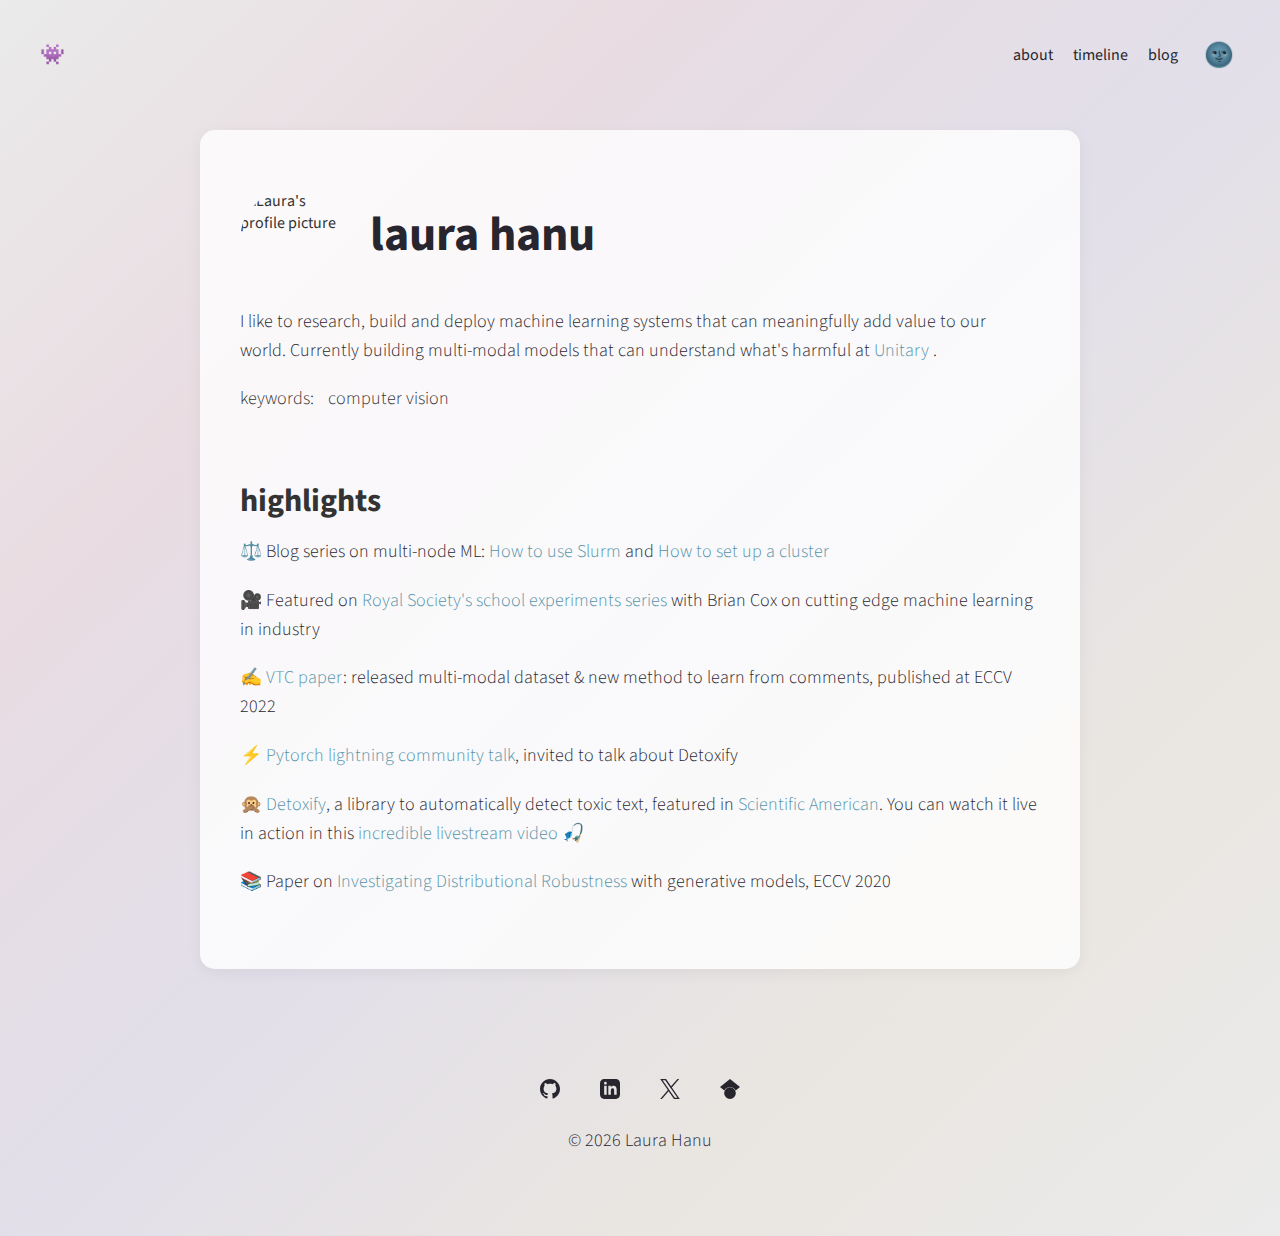
==== commit c0426b6b: "cosmetic update & new links" ====
--- a/index.html
+++ b/index.html
@@ -50,10 +50,12 @@
             </div>
             <section class="highlights">
                 <h2>highlights</h2>
-                <p>⚖️ Blog series on multi-node ML: <a href="https://medium.com/@laura.hanu10/intro-to-multi-node-machine-learning-2-using-slurm-37acbcebf4f9"> How to use Slurm</a></p>
-                <p>🤹 Blog series on multi-node ML: <a href="https://medium.com/unitary/intro-to-multi-node-machine-learning-1-setting-up-an-hpc-cluster-915445c11fba">How to set up a cluster</a></p>
-                <p>✍️ <a href="https://unitaryai.github.io/vtc-paper/">VTC</a>: released multi-modal dataset & new method to learn from comments</p>
-                <p>🙊 <a href="https://github.com/unitaryai/detoxify">Detoxify</a>, a library to automatically detect toxic text, featured in <a href="https://www.scientificamerican.com/article/can-ai-identify-toxic-online-content/">Scientific American </a></p>
+                <p>⚖️ Blog series on multi-node ML: <a href="https://medium.com/@laura.hanu10/intro-to-multi-node-machine-learning-2-using-slurm-37acbcebf4f9"> How to use Slurm</a> and <a href="https://medium.com/unitary/intro-to-multi-node-machine-learning-1-setting-up-an-hpc-cluster-915445c11fba">How to set up a cluster</a></p>
+                <p>🎥 Featured on <a href="https://www.youtube.com/watch?v=FTaB1d9WCfw&t=4s">Royal Society's school experiments series</a> with Brian Cox on cutting edge machine learning in industry</p>
+                <p>✍️ <a href="https://unitaryai.github.io/vtc-paper/">VTC paper</a>: released multi-modal dataset & new method to learn from comments, published at ECCV 2022</p>
+                <p>⚡ <a href="https://www.youtube.com/watch?v=p3cARpnelqE">Pytorch lightning community talk</a>, invited to talk about Detoxify</a></p>
+                <p>🙊 <a href="https://github.com/unitaryai/detoxify">Detoxify</a>, a library to automatically detect toxic text, featured in <a href="https://www.scientificamerican.com/article/can-ai-identify-toxic-online-content/">Scientific American</a>. You can watch it live in action in this <a href="https://www.youtube.com/watch?v=UwQha0-qU1k">incredible livestream video</a> 🎣</p>
+                <p>📚 Paper on <a href="https://arxiv.org/abs/2001.11055">Investigating Distributional Robustness</a> with generative models, ECCV 2020</p>
             </section>
         </main>
         <footer class="copyright-footer">
--- a/style.css
+++ b/style.css
@@ -21,7 +21,6 @@
 .keyword-label {
     font-weight: light;
     margin-right: 10px;
-    /* Adds some space between "Keywords:" and the changing words */
 }
 
 #keyword-display {
@@ -31,17 +30,14 @@
 
 .dark-mode .keyword-section {
     color: #ebebeb;
-    /* Light color for dark mode */
 }
 
 .dark-mode .keyword-label {
     color: #ebebeb;
-    /* Slightly dimmer color for the label in dark mode */
 }
 
 .dark-mode #keyword-display {
     color: #ebebeb;
-    /* Bright color for the changing keywords in dark mode */
 }
 
 .profile-info {
@@ -217,8 +213,8 @@
     background-image:
         linear-gradient(to bottom right,
             rgba(255, 255, 255, 0.4) 0%,
-            rgba(252, 228, 236, 0.4) 25%,
-            rgba(237, 232, 252, 0.4) 50%,
+            rgba(251, 219, 233, 0.4) 25%,
+            rgba(233, 226, 253, 0.4) 50%,
             rgba(253, 243, 231, 0.4) 75%,
             rgba(255, 255, 255, 0.4) 100%);
     background-repeat: repeat;
@@ -648,7 +644,11 @@
 .post-content li {
     margin-bottom: 10px;
 }
-
+.post-title {
+    font-size: 44px;
+    margin-bottom: 30px;
+    margin-left: 0px;
+}
 .post-meta {
     font-size: 16px;
     color: #666;
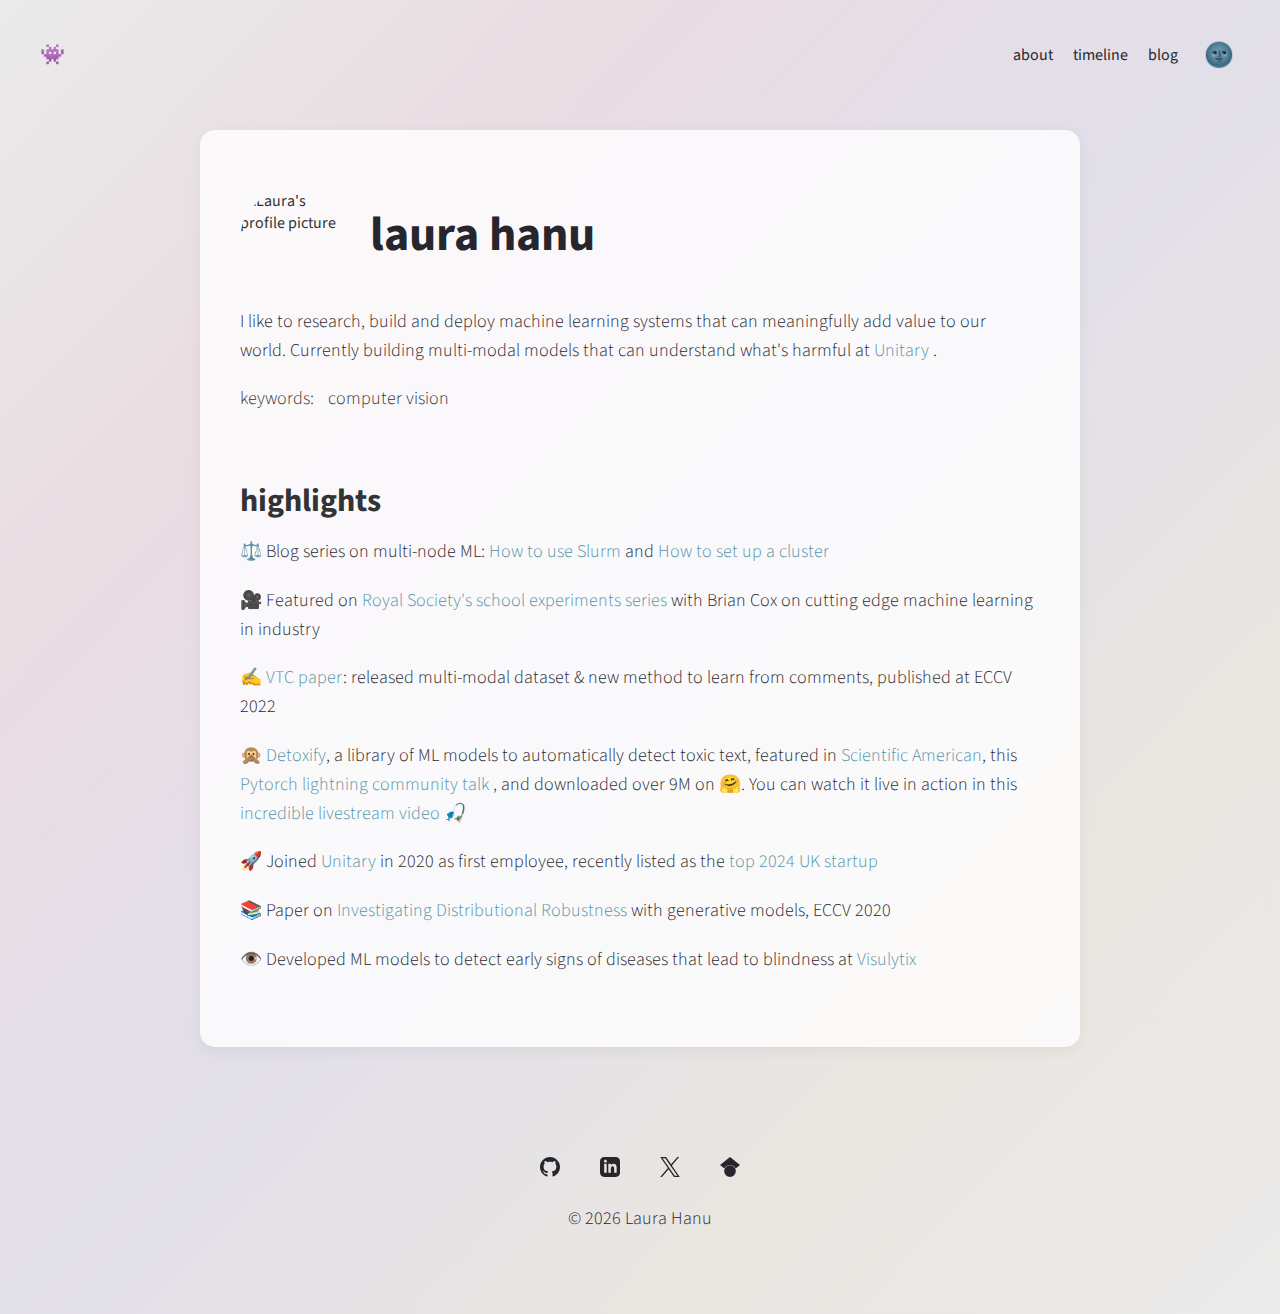
==== commit 33cf5cf4: "updated highlights" ====
--- a/index.html
+++ b/index.html
@@ -53,9 +53,10 @@
                 <p>⚖️ Blog series on multi-node ML: <a href="https://medium.com/@laura.hanu10/intro-to-multi-node-machine-learning-2-using-slurm-37acbcebf4f9"> How to use Slurm</a> and <a href="https://medium.com/unitary/intro-to-multi-node-machine-learning-1-setting-up-an-hpc-cluster-915445c11fba">How to set up a cluster</a></p>
                 <p>🎥 Featured on <a href="https://www.youtube.com/watch?v=FTaB1d9WCfw&t=4s">Royal Society's school experiments series</a> with Brian Cox on cutting edge machine learning in industry</p>
                 <p>✍️ <a href="https://unitaryai.github.io/vtc-paper/">VTC paper</a>: released multi-modal dataset & new method to learn from comments, published at ECCV 2022</p>
-                <p>⚡ <a href="https://www.youtube.com/watch?v=p3cARpnelqE">Pytorch lightning community talk</a>, invited to talk about Detoxify</a></p>
-                <p>🙊 <a href="https://github.com/unitaryai/detoxify">Detoxify</a>, a library to automatically detect toxic text, featured in <a href="https://www.scientificamerican.com/article/can-ai-identify-toxic-online-content/">Scientific American</a>. You can watch it live in action in this <a href="https://www.youtube.com/watch?v=UwQha0-qU1k">incredible livestream video</a> 🎣</p>
+                <p>🙊 <a href="https://github.com/unitaryai/detoxify">Detoxify</a>, a library of ML models to automatically detect toxic text, featured in <a href="https://www.scientificamerican.com/article/can-ai-identify-toxic-online-content/">Scientific American</a>, this <a href="https://www.youtube.com/watch?v=p3cARpnelqE">Pytorch lightning community talk </a>, and downloaded over 9M on 🤗. You can watch it live in action in this <a href="https://www.youtube.com/watch?v=UwQha0-qU1k">incredible livestream video</a> 🎣</p>
+                <p>🚀 Joined <a href="https://www.unitary.ai/">Unitary</a> in 2020 as first employee, recently listed as the <a href="https://startups.co.uk/startups-100/2024/unitary/"> top 2024 UK startup</a></p>
                 <p>📚 Paper on <a href="https://arxiv.org/abs/2001.11055">Investigating Distributional Robustness</a> with generative models, ECCV 2020</p>
+                <p>👁️ Developed ML models to detect early signs of diseases that lead to blindness at <a href="https://www.orbis.org/en/news/2018/orbis-and-visulytix-collaborate-on-new-ai-technology">Visulytix</a></p>
             </section>
         </main>
         <footer class="copyright-footer">
